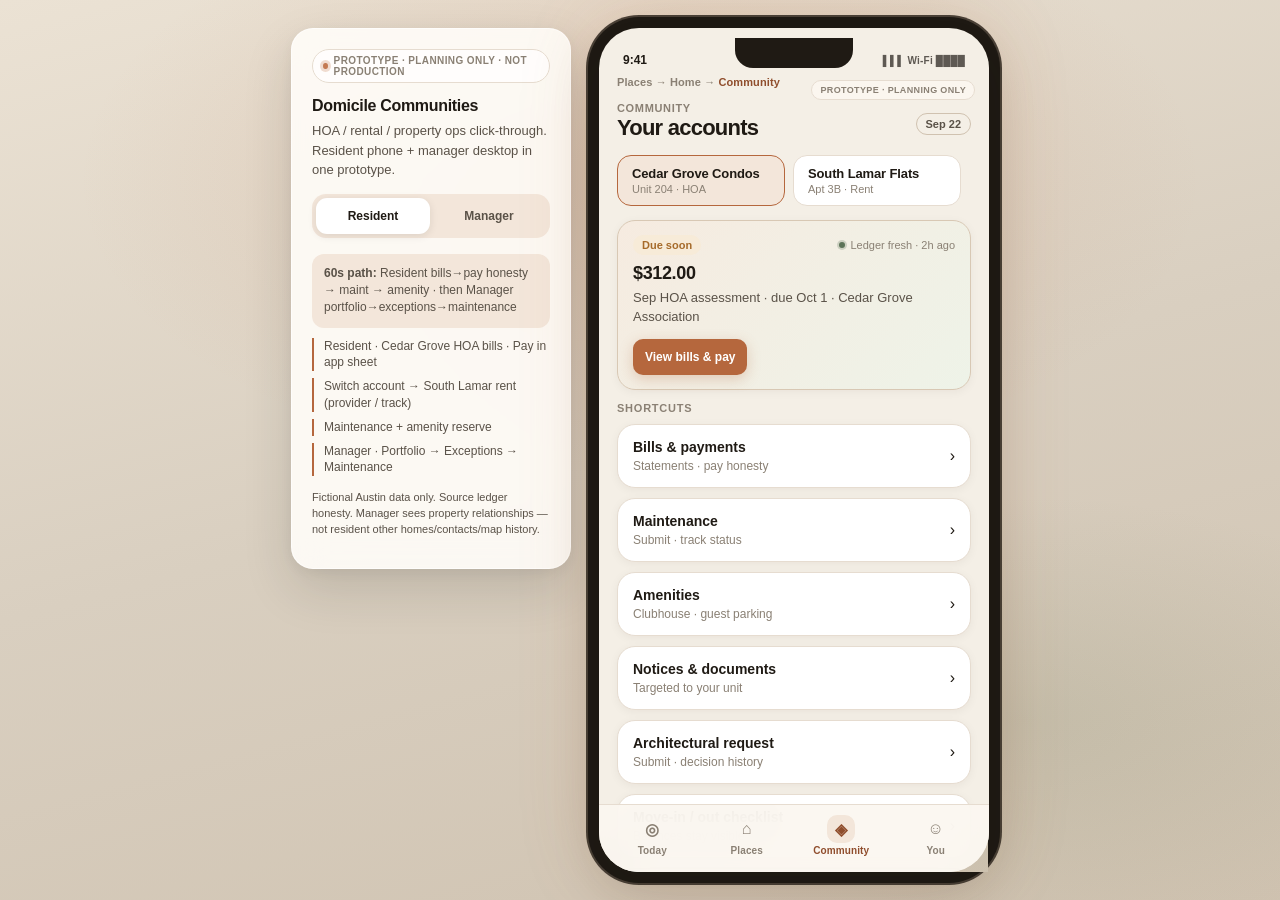
==== communities/index.html @ 0e0785f7 "Add Communities/HOA prototype under /communities Resident bills, maintenance, amenities and manager " ====
<!DOCTYPE html>
<html lang="en">
<head>
<meta charset="UTF-8" />
<meta name="viewport" content="width=device-width, initial-scale=1, maximum-scale=1, user-scalable=no" />
<meta name="description" content="Domicile Communities — HOA / property operations founder prototype (planning only)" />
<title>Domicile · Communities Prototype</title>
<link rel="stylesheet" href="app.css" />
</head>
<body>
<div class="stage">
  <aside class="coach">
    <div class="badge-proto">Prototype · planning only · not production</div>
    <h2>Domicile Communities</h2>
    <p>HOA / rental / property ops click-through. Resident phone + manager desktop in one prototype.</p>
    <div class="role-switch">
      <button type="button" data-role="resident" class="on" onclick="setRole('resident')">Resident</button>
      <button type="button" data-role="manager" onclick="setRole('manager')">Manager</button>
    </div>
    <div class="hint"><strong>60s path:</strong> Resident bills→pay honesty → maint → amenity · then Manager portfolio→exceptions→maintenance</div>
    <div class="path">Resident · Cedar Grove HOA bills · Pay in app sheet</div>
    <div class="path">Switch account → South Lamar rent (provider / track)</div>
    <div class="path">Maintenance + amenity reserve</div>
    <div class="path">Manager · Portfolio → Exceptions → Maintenance</div>
    <p class="muted" style="margin-top:14px;font-size:11px;line-height:1.45">Fictional Austin data only. Source ledger honesty. Manager sees property relationships — not resident other homes/contacts/map history.</p>
  </aside>

  <!-- RESIDENT -->
  <div class="ws ws-resident active" id="ws-resident">
    <div class="phone" id="phone">
      <div class="phone-notch"></div>
      <div class="fab-demo">Prototype · planning only</div>
      <div class="status-bar">
        <span class="time">9:41</span>
        <span class="status-icons">▌▌▌  Wi‑Fi  ████</span>
      </div>
      <div class="app">
        <div class="crumb-bar">Places → Home → <strong>Community</strong></div>
        <div class="screens" id="screens">
          <section class="screen" data-screen="r-places" data-nav="places">
            <div class="pad-lg">
              <h1 class="h1">Places</h1>
              <p class="sub mb-12">Homes you own or occupy.</p>
              <div class="card tap mb-12" onclick="go('r-home-cedar')">
                <div class="row gap-md">
                  <div class="photo sm condo"></div>
                  <div>
                    <div class="strong" style="font-size:15px">Cedar Grove Condos</div>
                    <div class="muted">Unit 204 · East Austin · Owner</div>
                    <div class="chips mt-8"><span class="pill olive">HOA</span><span class="pill warn">Dues due</span></div>
                  </div>
                </div>
              </div>
              <div class="card tap" onclick="go('r-home-lamar')">
                <div class="row gap-md">
                  <div class="photo sm flats"></div>
                  <div>
                    <div class="strong" style="font-size:15px">South Lamar Flats</div>
                    <div class="muted">Apt 3B · South Lamar · Resident</div>
                    <div class="chips mt-8"><span class="pill sky">Rent</span><span class="pill ghost">Track</span></div>
                  </div>
                </div>
              </div>
            </div>
          </section>

          <section class="screen" data-screen="r-home-cedar" data-nav="places">
            <div class="topbar">
              <button class="back" onclick="go('r-places')">‹ Places</button>
              <span class="title">Home</span><span></span>
            </div>
            <div class="pad">
              <div class="photo tall condo mb-12"><span class="photo-label">Cedar Grove · Unit 204</span></div>
              <h1 class="h1" style="font-size:22px">Cedar Grove Condos</h1>
              <p class="sub mb-16">Unit 204 · East Austin · you are owner &amp; resident</p>
              <div style="display:grid;grid-template-columns:1fr 1fr;gap:10px">
                <button class="card tap" style="text-align:left" onclick="go('r-community')"><div class="h3">Community</div><p class="muted mt-4">HOA · bills · amenities</p></button>
                <button class="card tap" style="text-align:left" onclick="go('r-bills')"><div class="h3">Bills</div><p class="muted mt-4">$312 due Oct 1</p></button>
                <button class="card tap" style="text-align:left" onclick="go('r-maint-new')"><div class="h3">Maintenance</div><p class="muted mt-4">Open request</p></button>
                <button class="card tap" style="text-align:left" onclick="go('r-costs')"><div class="h3">Home costs</div><p class="muted mt-4">Dues vs escrow</p></button>
              </div>
            </div>
          </section>

          <section class="screen" data-screen="r-home-lamar" data-nav="places">
            <div class="topbar">
              <button class="back" onclick="go('r-places')">‹ Places</button>
              <span class="title">Home</span><span></span>
            </div>
            <div class="pad">
              <div class="photo tall flats mb-12"><span class="photo-label">South Lamar · Apt 3B</span></div>
              <h1 class="h1" style="font-size:22px">South Lamar Flats</h1>
              <p class="sub mb-16">Apt 3B · rental · you are resident (not owner)</p>
              <button class="btn btn-primary" onclick="switchAccount('lamar');go('r-community')">Open community for this home</button>
            </div>
          </section>
          <section class="screen active" data-screen="r-community" data-nav="community">
            <div class="pad-lg">
              <div class="between mb-4">
                <div>
                  <div class="muted" style="font-size:11px;font-weight:650;letter-spacing:.06em;text-transform:uppercase">Community</div>
                  <h1 class="h1" style="font-size:22px;margin-top:2px">Your accounts</h1>
                </div>
                <span class="pill ghost">Sep 22</span>
              </div>
              <div class="acct-switch">
                <button type="button" class="acct-chip on" data-acct="cedar" onclick="switchAccount('cedar')">
                  <div class="name">Cedar Grove Condos</div>
                  <div class="meta">Unit 204 · HOA</div>
                </button>
                <button type="button" class="acct-chip" data-acct="lamar" onclick="switchAccount('lamar')">
                  <div class="name">South Lamar Flats</div>
                  <div class="meta">Apt 3B · Rent</div>
                </button>
              </div>

              <div data-acct-panel="cedar">
                <div class="card mt-12 mb-12" style="background:linear-gradient(135deg,#f6ebe0,#eef3e8);border-color:#d8c8b4">
                  <div class="between mb-8">
                    <span class="pill warn">Due soon</span>
                    <span class="freshness">Ledger fresh · 2h ago</span>
                  </div>
                  <div class="h2" style="margin:0">$312.00</div>
                  <p class="sub mt-4">Sep HOA assessment · due Oct 1 · Cedar Grove Association</p>
                  <button class="btn btn-primary btn-sm mt-12" style="width:auto" onclick="go('r-bills')">View bills &amp; pay</button>
                </div>
                <div class="section-label" style="margin-top:4px">Shortcuts</div>
                <div class="stack">
                  <div class="card tap" onclick="go('r-bills')"><div class="between"><div><div class="h3" style="margin:0">Bills &amp; payments</div><p class="muted mt-4">Statements · pay honesty</p></div><span>›</span></div></div>
                  <div class="card tap" onclick="go('r-maint-new')"><div class="between"><div><div class="h3" style="margin:0">Maintenance</div><p class="muted mt-4">Submit · track status</p></div><span>›</span></div></div>
                  <div class="card tap" onclick="go('r-amenities')"><div class="between"><div><div class="h3" style="margin:0">Amenities</div><p class="muted mt-4">Clubhouse · guest parking</p></div><span>›</span></div></div>
                  <div class="card tap" onclick="go('r-notices')"><div class="between"><div><div class="h3" style="margin:0">Notices &amp; documents</div><p class="muted mt-4">Targeted to your unit</p></div><span>›</span></div></div>
                  <div class="card tap" onclick="go('r-arch')"><div class="between"><div><div class="h3" style="margin:0">Architectural request</div><p class="muted mt-4">Submit · decision history</p></div><span>›</span></div></div>
                  <div class="card tap" onclick="go('r-move')"><div class="between"><div><div class="h3" style="margin:0">Move-in / out checklist</div><p class="muted mt-4">Balances stay visible</p></div><span>›</span></div></div>
                  <div class="card tap" onclick="go('r-costs')"><div class="between"><div><div class="h3" style="margin:0">Home-cost overview</div><p class="muted mt-4">Dues · escrow-aware</p></div><span>›</span></div></div>
                </div>
              </div>

              <div data-acct-panel="lamar" class="hide">
                <div class="card mt-12 mb-12">
                  <div class="between mb-8">
                    <span class="pill sky">Rent</span>
                    <span class="freshness">Provider sync · 1d ago</span>
                  </div>
                  <div class="h2" style="margin:0">$1,850.00</div>
                  <p class="sub mt-4">October rent · due Oct 1 · paid via AppFolio</p>
                  <div class="banner info mt-12"><span>ℹ</span><span>Domicile tracks &amp; reminds — payment settles in the landlord’s provider, not a Domicile ledger.</span></div>
                  <button class="btn btn-secondary btn-sm mt-12" style="width:auto" onclick="go('r-bills')">View bills &amp; pay options</button>
                </div>
                <div class="section-label" style="margin-top:4px">Shortcuts</div>
                <div class="stack">
                  <div class="card tap" onclick="go('r-bills')"><div class="between"><div><div class="h3" style="margin:0">Bills &amp; payments</div><p class="muted mt-4">Track · remind · provider</p></div><span>›</span></div></div>
                  <div class="card tap" onclick="go('r-maint-new')"><div class="between"><div><div class="h3" style="margin:0">Maintenance</div><p class="muted mt-4">Via property manager</p></div><span>›</span></div></div>
                  <div class="card tap" onclick="go('r-notices')"><div class="between"><div><div class="h3" style="margin:0">Notices</div><p class="muted mt-4">Building announcements</p></div><span>›</span></div></div>
                  <div class="card tap" onclick="go('r-move')"><div class="between"><div><div class="h3" style="margin:0">Move-out checklist</div><p class="muted mt-4">No silent balance close</p></div><span>›</span></div></div>
                </div>
              </div>
            </div>
          </section>
          <section class="screen" data-screen="r-bills" data-nav="community">
            <div class="topbar">
              <button class="back" onclick="go('r-community')">‹ Community</button>
              <span class="title">Bills &amp; payments</span><span></span>
            </div>
            <div class="pad">
              <div class="segment" id="bill-seg">
                <button type="button" class="on" data-seg="due" onclick="segBills('due')">Due soon</button>
                <button type="button" data-seg="sched" onclick="segBills('sched')">Scheduled</button>
                <button type="button" data-seg="hist" onclick="segBills('hist')">History</button>
              </div>

              <div data-bill-panel="due">
                <div data-acct-panel="cedar">
                  <div class="card tap mb-12" onclick="go('r-statement')">
                    <div class="between mb-8">
                      <span class="pill warn">Due Oct 1</span>
                      <span class="freshness">Source HOA · 2h</span>
                    </div>
                    <div class="between">
                      <div>
                        <div class="h3" style="margin:0">Sep assessment</div>
                        <p class="muted mt-4">Cedar Grove Association</p>
                      </div>
                      <div class="strong" style="font-size:18px">$312.00</div>
                    </div>
                  </div>
                  <div class="section-label">How you can pay</div>
                  <div class="pay-mode in-app">
                    <div class="mode-label"><span class="pill ok">Pay in app</span></div>
                    <div class="mode-desc">Domicile can collect for this HOA account. Opens checkout — funds settle to association payee.</div>
                    <button class="btn btn-primary btn-sm" style="width:auto;margin-top:10px" onclick="openPaySheet()">Pay $312.00</button>
                  </div>
                  <div class="pay-mode provider">
                    <div class="mode-label"><span class="pill sky">Pay through provider</span></div>
                    <div class="mode-desc">Also accepted via association portal (CedarPay). Domicile will refresh the source ledger after sync.</div>
                    <button class="btn btn-ghost btn-sm" style="width:auto;margin-top:10px" onclick="toast('Would open CedarPay (prototype)')">Open CedarPay</button>
                  </div>
                </div>
                <div data-acct-panel="lamar" class="hide">
                  <div class="card mb-12">
                    <div class="between mb-8">
                      <span class="pill sky">Due Oct 1</span>
                      <span class="freshness stale">Provider · 1d</span>
                    </div>
                    <div class="between">
                      <div>
                        <div class="h3" style="margin:0">October rent</div>
                        <p class="muted mt-4">South Lamar Property Co.</p>
                      </div>
                      <div class="strong" style="font-size:18px">$1,850.00</div>
                    </div>
                  </div>
                  <div class="section-label">How you can pay</div>
                  <div class="pay-mode provider">
                    <div class="mode-label"><span class="pill sky">Pay through provider</span></div>
                    <div class="mode-desc">Rent settles in AppFolio. Domicile does not invent a competing bank ledger.</div>
                    <button class="btn btn-secondary btn-sm" style="width:auto;margin-top:10px" onclick="toast('Would open AppFolio (prototype)')">Open AppFolio</button>
                  </div>
                  <div class="pay-mode track">
                    <div class="mode-label"><span class="pill ghost">Track and remind</span></div>
                    <div class="mode-desc">No in-app checkout for this account. We’ll nudge you before due and mark settled when the provider confirms.</div>
                    <button class="btn btn-ghost btn-sm" style="width:auto;margin-top:10px" onclick="toast('Reminder set for Sep 28')">Set reminder</button>
                  </div>
                </div>
              </div>

              <div data-bill-panel="sched" class="hide">
                <div class="card">
                  <div class="between mb-8"><span class="pill olive">Autopay</span><span class="muted">1st of month</span></div>
                  <div class="h3" style="margin:0">Cedar Grove assessment</div>
                  <p class="sub mt-8">Next run Oct 1 · $312 · checking ••4821 · Pay in app mandate</p>
                </div>
                <div class="banner info mt-12"><span>ℹ</span><span>Scheduled ≠ settled. Ledger posts only after processor confirms and source HOA syncs.</span></div>
              </div>

              <div data-bill-panel="hist" class="hide">
                <div class="card tap mb-10" onclick="go('r-payment-state')">
                  <div class="between mb-6">
                    <span class="pill warn">Processing</span>
                    <span class="muted">Sep 18</span>
                  </div>
                  <div class="between">
                    <div>
                      <div class="h3" style="margin:0">Special assessment</div>
                      <p class="muted mt-4">Mid-reconcile · not ledger-posted yet</p>
                    </div>
                    <div class="strong">$150.00</div>
                  </div>
                </div>
                <div class="card mb-10">
                  <div class="between mb-6"><span class="pill ok">Settled</span><span class="muted">Aug 1</span></div>
                  <div class="between"><div><div class="h3" style="margin:0">Aug assessment</div><p class="muted mt-4">Posted to source ledger</p></div><div class="strong">$312.00</div></div>
                </div>
                <div class="card">
                  <div class="between mb-6"><span class="pill ok">Settled</span><span class="muted">Jul 1</span></div>
                  <div class="between"><div><div class="h3" style="margin:0">Jul assessment</div><p class="muted mt-4">Posted to source ledger</p></div><div class="strong">$312.00</div></div>
                </div>
              </div>
            </div>
          </section>

          <section class="screen" data-screen="r-statement" data-nav="community">
            <div class="topbar">
              <button class="back" onclick="go('r-bills')">‹ Bills</button>
              <span class="title">Statement</span><span></span>
            </div>
            <div class="pad">
              <div class="between mb-8">
                <h1 class="h1" style="font-size:20px">Sep 2026</h1>
                <span class="freshness">Fresh · 2h ago</span>
              </div>
              <p class="sub mb-12">Itemized from <strong>source HOA ledger</strong> · Cedar Grove Association. Domicile does not invent a competing bank ledger.</p>
              <div class="card mb-12">
                <div class="quote-line"><span>Charge source</span><span>HOA assessment</span></div>
                <div class="quote-line"><span>Period</span><span>Sep 1 – Sep 30</span></div>
                <div class="quote-line"><span>Base dues</span><span>$285.00</span></div>
                <div class="quote-line"><span>Reserve contribution</span><span>$27.00</span></div>
                <div class="quote-line sub"><span>Credit · early-pay (none)</span><span>$0.00</span></div>
                <div class="quote-line"><span>Prior balance</span><span>$0.00</span></div>
                <div class="quote-line total"><span>Amount due</span><span>$312.00</span></div>
                <div class="quote-line sub"><span>Payee</span><span>Cedar Grove Association</span></div>
                <div class="quote-line sub"><span>Due</span><span>Oct 1, 2026</span></div>
              </div>
              <button class="btn btn-primary" onclick="openPaySheet()">Pay in app · $312.00</button>
              <button class="btn btn-ghost mt-8" style="width:100%" onclick="go('r-payment-state')">View recent payment states</button>
            </div>
          </section>

          <section class="screen" data-screen="r-payment-state" data-nav="community">
            <div class="topbar">
              <button class="back" onclick="go('r-bills')">‹ Bills</button>
              <span class="title">Payment status</span><span></span>
            </div>
            <div class="pad">
              <h1 class="h1" style="font-size:20px">Special assessment</h1>
              <p class="sub mb-12">$150.00 · initiated Sep 18 · mid-reconcile</p>
              <div class="pay-states">
                <div class="pay-state done">Initiated<br/>Sep 18</div>
                <div class="pay-state mid">Processing<br/>now</div>
                <div class="pay-state">Settled</div>
                <div class="pay-state">Ledger<br/>posted</div>
              </div>
              <div class="banner warn mb-12"><span>⚠</span><span><strong>Initiated ≠ processing ≠ settled ≠ ledger posted.</strong> Your bank may show a hold while the association source ledger still shows open.</span></div>
              <div class="card mb-12">
                <div class="timeline">
                  <div class="tl-item done"><div class="tl-dot"></div><div class="tl-body"><div class="tl-title">Initiated</div><div class="tl-sub">You authorized ACH · checking ••4821 · Sep 18, 9:14 AM</div></div></div>
                  <div class="tl-item now"><div class="tl-dot"></div><div class="tl-body"><div class="tl-title">Processing</div><div class="tl-sub">Processor accepted · awaiting settlement window (1–3 biz days)</div></div></div>
                  <div class="tl-item"><div class="tl-dot"></div><div class="tl-body"><div class="tl-title">Settled</div><div class="tl-sub">Funds land with payee · Cedar Grove Association</div></div></div>
                  <div class="tl-item"><div class="tl-dot"></div><div class="tl-body"><div class="tl-title">Ledger posted</div><div class="tl-sub">Source HOA ledger marks this charge paid · then Domicile refreshes</div></div></div>
                </div>
              </div>
              <p class="muted">This payment is deliberately shown mid-reconcile for demo honesty.</p>
            </div>
          </section>
          <section class="screen" data-screen="r-maint-new" data-nav="community">
            <div class="topbar">
              <button class="back" onclick="go('r-community')">‹ Community</button>
              <span class="title">New request</span><span></span>
            </div>
            <div class="pad">
              <h1 class="h1" style="font-size:20px">Maintenance</h1>
              <p class="sub mb-12">Cedar Grove · Unit 204</p>
              <div class="field mb-8">
                <label>Category</label>
                <select><option>Plumbing</option><option>HVAC</option><option>Electrical</option><option>Appliance</option><option>Other</option></select>
              </div>
              <div class="field mb-8">
                <label>Describe the issue</label>
                <textarea>Kitchen sink slow drain; water backs up after dishwasher runs.</textarea>
              </div>
              <div class="section-label" style="margin-top:4px">Photos</div>
              <div class="row gap-md mb-12">
                <div class="photo-slot filled" onclick="togglePhoto(this)" title="Placeholder photo"></div>
                <div class="photo-slot" onclick="togglePhoto(this)">＋</div>
                <div class="photo-slot" onclick="togglePhoto(this)">＋</div>
              </div>
              <div class="section-label">Permission to enter</div>
              <div class="banner info mb-8"><span>ℹ</span><span>Separate from permanent address access. This grants entry only for this work order’s appointment window.</span></div>
              <div class="check-row mb-8">
                <input type="checkbox" id="pte" checked />
                <label for="pte">Allow entry if I’m not home during the appointment window</label>
              </div>
              <div class="field-row mb-8">
                <div class="field"><label>Window start</label><input value="Thu Sep 25 · 9:00 AM" /></div>
                <div class="field"><label>Window end</label><input value="Thu Sep 25 · 12:00 PM" /></div>
              </div>
              <div class="field mb-12">
                <label>Entry notes</label>
                <input value="Use lobby code · knock first · dog crated" />
              </div>
              <button class="btn btn-primary" onclick="submitMaint()">Submit request</button>
              <button class="btn btn-ghost mt-8" style="width:100%" onclick="go('r-maint-status')">View open request status</button>
            </div>
          </section>

          <section class="screen" data-screen="r-maint-status" data-nav="community">
            <div class="topbar">
              <button class="back" onclick="go('r-community')">‹ Community</button>
              <span class="title">Request #CG-1842</span><span></span>
            </div>
            <div class="pad">
              <div class="between mb-8"><span class="pill sky">Assigned</span><span class="muted">Updated 40m ago</span></div>
              <h1 class="h1" style="font-size:20px">Kitchen slow drain</h1>
              <p class="sub mb-16">Plumbing · Unit 204</p>
              <div class="card mb-12">
                <div class="timeline">
                  <div class="tl-item done"><div class="tl-dot"></div><div class="tl-body"><div class="tl-title">Submitted</div><div class="tl-sub">Sep 22 · 2:10 PM · with photos</div></div></div>
                  <div class="tl-item done"><div class="tl-dot"></div><div class="tl-body"><div class="tl-title">Triaged</div><div class="tl-sub">Priority normal · plumbing queue</div></div></div>
                  <div class="tl-item now"><div class="tl-dot"></div><div class="tl-body"><div class="tl-title">Assigned</div><div class="tl-sub">Rio Plumbing · Thu 9:00–12:00 window</div></div></div>
                  <div class="tl-item"><div class="tl-dot"></div><div class="tl-body"><div class="tl-title">On site / complete</div><div class="tl-sub">Pending visit</div></div></div>
                </div>
              </div>
              <div class="card">
                <div class="h3">Access for this visit</div>
                <p class="sub mt-8">Permission-to-enter: yes · window only · not permanent address access</p>
              </div>
            </div>
          </section>

          <section class="screen" data-screen="r-amenities" data-nav="community">
            <div class="topbar">
              <button class="back" onclick="go('r-community')">‹ Community</button>
              <span class="title">Amenities</span><span></span>
            </div>
            <div class="pad">
              <div class="photo med club mb-12"><span class="photo-label">Clubhouse</span></div>
              <h1 class="h1" style="font-size:20px">Reserve</h1>
              <p class="sub mb-12">Rules &amp; capacity enforced by association.</p>
              <div class="card mb-12">
                <div class="between mb-8">
                  <div class="h3" style="margin:0">Clubhouse</div>
                  <span class="pill olive">Capacity 40</span>
                </div>
                <p class="sub mb-8">4-hour blocks · residents + 2 guests · no amplified music after 9 PM · $50 clean deposit</p>
                <div class="section-label" style="margin-top:4px">Sat Sep 27</div>
                <div class="amenity-slot"><span>10:00 AM – 2:00 PM</span><button class="btn btn-sm btn-secondary" style="width:auto" onclick="reserveAmenity('Clubhouse Sat 10–2')">Reserve</button></div>
                <div class="amenity-slot taken"><span>2:00 PM – 6:00 PM</span><span class="pill ghost">Full</span></div>
                <div class="amenity-slot"><span>6:00 PM – 10:00 PM</span><button class="btn btn-sm btn-secondary" style="width:auto" onclick="reserveAmenity('Clubhouse Sat 6–10')">Reserve</button></div>
              </div>
              <div class="card mb-12">
                <div class="between mb-8">
                  <div class="h3" style="margin:0">Guest parking · Spot G4</div>
                  <span class="pill olive">1 overnight</span>
                </div>
                <p class="sub mb-8">Max 2 nights / week · plate required · not for residents’ primary cars</p>
                <div class="field mb-8"><label>Guest plate</label><input value="TX 7XK-291" /></div>
                <button class="btn btn-secondary btn-sm" style="width:auto" onclick="reserveAmenity('Guest parking G4')">Reserve overnight</button>
              </div>
              <div class="section-label">Your reservations</div>
              <div class="card">
                <div class="between">
                  <div>
                    <div class="h3" style="margin:0">Clubhouse</div>
                    <p class="muted mt-4">Fri Sep 26 · 6–10 PM · 12 of 40</p>
                  </div>
                  <button class="btn btn-ghost btn-sm" style="width:auto" onclick="cancelAmenity()">Cancel</button>
                </div>
              </div>
            </div>
          </section>
          <section class="screen" data-screen="r-notices" data-nav="community">
            <div class="topbar">
              <button class="back" onclick="go('r-community')">‹ Community</button>
              <span class="title">Notices</span><span></span>
            </div>
            <div class="pad">
              <div class="banner private mb-12"><span>🔒</span><span>Targeted to authorized recipients for your unit — not a mailing-list blast. Your contact isn’t shared with other residents.</span></div>
              <div class="card mb-10">
                <div class="between mb-6"><span class="pill sage">Board</span><span class="muted">Sep 20</span></div>
                <div class="h3">Pool heater maintenance</div>
                <p class="sub mt-8">Pool closed Tue Sep 23 · 8 AM–2 PM. Access fob still works for gym.</p>
              </div>
              <div class="card mb-10">
                <div class="between mb-6"><span class="pill sky">Document</span><span class="muted">Sep 12</span></div>
                <div class="h3">2026 budget packet</div>
                <p class="sub mt-8">PDF · 18 pages · visible to owners of record only</p>
                <button class="btn btn-ghost btn-sm mt-10" style="width:auto" onclick="toast('Would open PDF (prototype)')">Open document</button>
              </div>
              <div class="card">
                <div class="between mb-6"><span class="pill warn">Unit 204</span><span class="muted">Sep 8</span></div>
                <div class="h3">Violation notice · resolved</div>
                <p class="sub mt-8">Balcony storage — cured Sep 10. No fine posted.</p>
              </div>
            </div>
          </section>

          <section class="screen" data-screen="r-arch" data-nav="community">
            <div class="topbar">
              <button class="back" onclick="go('r-community')">‹ Community</button>
              <span class="title">Architectural</span><span></span>
            </div>
            <div class="pad">
              <h1 class="h1" style="font-size:20px">New request</h1>
              <p class="sub mb-12">Exterior / common-area impacting changes need board review.</p>
              <div class="field mb-8"><label>Request type</label>
                <select><option>Balcony screen</option><option>Window replacement</option><option>EV charger</option><option>Other</option></select>
              </div>
              <div class="field mb-8"><label>Description</label>
                <textarea>Install bronze retractable balcony screen per association guidelines, facing courtyard.</textarea>
              </div>
              <div class="row gap-md mb-12">
                <div class="photo-slot" onclick="togglePhoto(this)">＋</div>
                <div class="photo-slot" onclick="togglePhoto(this)">＋</div>
              </div>
              <button class="btn btn-primary" onclick="submitArch()">Submit for review</button>
              <button class="btn btn-ghost mt-8" style="width:100%" onclick="go('r-arch-history')">Decision history</button>
            </div>
          </section>

          <section class="screen" data-screen="r-arch-history" data-nav="community">
            <div class="topbar">
              <button class="back" onclick="go('r-arch')">‹ Request</button>
              <span class="title">Decisions</span><span></span>
            </div>
            <div class="pad">
              <div class="card mb-10">
                <div class="between mb-6"><span class="pill warn">In review</span><span class="muted">Sep 22</span></div>
                <div class="h3">Balcony screen</div>
                <p class="sub mt-8">Submitted today · typical 10–14 day review</p>
              </div>
              <div class="card mb-10">
                <div class="between mb-6"><span class="pill ok">Approved</span><span class="muted">Mar 4</span></div>
                <div class="h3">EV charger · reserved stall</div>
                <p class="sub mt-8">Conditions: Level 2 only · electrician licensed in Travis Co.</p>
              </div>
              <div class="card">
                <div class="between mb-6"><span class="pill danger">Denied</span><span class="muted">Nov 2025</span></div>
                <div class="h3">Rooftop satellite</div>
                <p class="sub mt-8">Conflicts with roof warranty · see policy §4.2</p>
              </div>
            </div>
          </section>

          <section class="screen" data-screen="r-move" data-nav="community">
            <div class="topbar">
              <button class="back" onclick="go('r-community')">‹ Community</button>
              <span class="title">Move checklist</span><span></span>
            </div>
            <div class="pad">
              <h1 class="h1" style="font-size:20px">Move-out · Unit 204</h1>
              <p class="sub mb-12">Checklist does <strong>not</strong> silently close unsettled balances.</p>
              <div class="banner danger mb-12"><span>⛔</span><span>Open balance $312 (Sep dues) blocks final clearance. Paying or transferring responsibility is required.</span></div>
              <div class="checklist-item"><input type="checkbox" checked onchange="toggleCheck(this)" /><div><div class="strong">Forwarding address on file</div><div class="muted">Received Sep 15</div></div></div>
              <div class="checklist-item"><input type="checkbox" checked onchange="toggleCheck(this)" /><div><div class="strong">Fob &amp; parking pass returned</div><div class="muted">Lobby desk · Sep 20</div></div></div>
              <div class="checklist-item"><input type="checkbox" onchange="toggleCheck(this)" /><div><div class="strong">Final walkthrough scheduled</div><div class="muted">Pick a slot with management</div></div></div>
              <div class="checklist-item blocked"><input type="checkbox" onchange="toggleCheck(this)" /><div><div class="strong">Settle open balances</div><div class="muted">$312 dues · cannot check off while open</div></div></div>
              <div class="checklist-item"><input type="checkbox" onchange="toggleCheck(this)" /><div><div class="strong">Access revoked after clearance</div><div class="muted">Only after balances + walkthrough</div></div></div>
              <button class="btn btn-secondary mt-12" onclick="go('r-bills')">Pay open balance</button>
            </div>
          </section>

          <section class="screen" data-screen="r-costs" data-nav="community">
            <div class="topbar">
              <button class="back" onclick="go('r-community')">‹ Community</button>
              <span class="title">Home costs</span><span></span>
            </div>
            <div class="pad">
              <h1 class="h1" style="font-size:20px">Cost overview</h1>
              <p class="sub mb-12">Cedar Grove · Unit 204 · trailing 12 mo</p>
              <div class="card mb-12">
                <div class="quote-line"><span>HOA dues (paid)</span><span>$3,420</span></div>
                <div class="quote-line"><span>Special assessments</span><span>$150</span></div>
                <div class="quote-line"><span>Utilities (unit)</span><span>$1,280</span></div>
                <div class="quote-line total"><span>Tracked here</span><span>$4,850</span></div>
              </div>
              <div class="banner info"><span>ℹ</span><span><strong>Escrow-aware:</strong> Your mortgage escrow already includes property tax &amp; insurance — those are <em>not</em> double-counted in this overview.</span></div>
              <div class="card mt-12">
                <div class="h3">Escrow (mortgage)</div>
                <p class="sub mt-8">Tax + insurance ~$410/mo collected by lender · shown for context only · not a Domicile charge</p>
              </div>
            </div>
          </section>

          <section class="screen" data-screen="r-today" data-nav="today">
            <div class="pad-lg">
              <div class="muted" style="font-size:12px">Tuesday, Sep 22</div>
              <h1 class="h1">Today</h1>
              <p class="sub mb-12">Community actions that need you.</p>
              <div class="card tap mb-10" onclick="go('r-bills')">
                <div class="between"><div><div class="h3" style="margin:0">HOA dues due Oct 1</div><p class="muted mt-4">Cedar Grove · $312</p></div><span class="pill warn">Pay</span></div>
              </div>
              <div class="card tap mb-10" onclick="go('r-maint-status')">
                <div class="between"><div><div class="h3" style="margin:0">Maint · kitchen drain</div><p class="muted mt-4">Assigned · Thu window</p></div><span class="pill sky">Open</span></div>
              </div>
              <div class="card tap" onclick="go('r-amenities')">
                <div class="between"><div><div class="h3" style="margin:0">Clubhouse Fri 6–10 PM</div><p class="muted mt-4">Your reservation</p></div><span class="pill olive">Booked</span></div>
              </div>
            </div>
          </section>

          <section class="screen" data-screen="r-you" data-nav="you">
            <div class="pad-lg">
              <h1 class="h1">You</h1>
              <p class="sub mb-12">Alex Rivera · fictional demo persona</p>
              <div class="card mb-10">
                <div class="h3">Roles at Cedar Grove</div>
                <div class="role-tags mt-8">
                  <span class="pill olive">Owner</span>
                  <span class="pill sage">Resident</span>
                  <span class="pill">Payer</span>
                </div>
                <p class="muted mt-8">Roles are not collapsed — owner ≠ resident ≠ payer when they differ.</p>
              </div>
              <div class="card mb-10">
                <div class="h3">Roles at South Lamar</div>
                <div class="role-tags mt-8">
                  <span class="pill sage">Resident</span>
                  <span class="pill sky">Payer (rent)</span>
                </div>
              </div>
              <button class="btn btn-secondary" onclick="setRole('manager')">Switch to Manager workspace</button>
            </div>
          </section>

        </div>

        <nav class="bottom-nav">
          <button class="nav-item" data-nav="today" onclick="navTo('today')"><span class="ico">◎</span>Today</button>
          <button class="nav-item" data-nav="places" onclick="navTo('places')"><span class="ico">⌂</span>Places</button>
          <button class="nav-item active" data-nav="community" onclick="navTo('community')"><span class="ico">◈</span>Community</button>
          <button class="nav-item" data-nav="you" onclick="navTo('you')"><span class="ico">☺</span>You</button>
        </nav>

        <div class="sheet-overlay" id="pay-overlay" onclick="closePaySheet()"></div>
        <div class="sheet" id="pay-sheet">
          <div class="sheet-handle"></div>
          <h2 class="h2">Pay in app</h2>
          <p class="sub mb-12">Cedar Grove Association · Sep assessment</p>
          <div class="card dense mb-12">
            <div class="quote-line total" style="border:0;margin:0;padding:0"><span>Amount</span><span>$312.00</span></div>
            <div class="quote-line sub"><span>Method</span><span>ACH · checking ••4821</span></div>
            <div class="quote-line sub"><span>Payee</span><span>Cedar Grove Association</span></div>
          </div>
          <div class="banner info mb-12"><span>ℹ</span><span>After you confirm: status becomes <em>initiated</em>, then processing → settled → ledger posted. This is not instant ledger clearance.</span></div>
          <button class="btn btn-primary" onclick="submitPay()">Confirm payment</button>
          <button class="btn btn-ghost mt-8" style="width:100%" onclick="closePaySheet()">Cancel</button>
        </div>
      </div>
    </div>
  </div>
  <div class="ws ws-manager" id="ws-manager">
    <div class="mgr-shell">
      <div class="mgr-proto">Prototype · planning only</div>
      <aside class="mgr-side">
        <div class="mgr-brand">
          <div class="logo">Domicile · Ops</div>
          <div class="sub">Cedar Grove + portfolio<br/>Manager sees property relationships only</div>
        </div>
        <button class="mgr-nav-item on" data-mnav="m-portfolio" onclick="goMgr('m-portfolio')">▦ Portfolio</button>
        <button class="mgr-nav-item" data-mnav="m-residents" onclick="goMgr('m-residents')">☺ Residents &amp; owners</button>
        <button class="mgr-nav-item" data-mnav="m-accounts" onclick="goMgr('m-accounts')">☰ Accounts</button>
        <button class="mgr-nav-item" data-mnav="m-exceptions" onclick="goMgr('m-exceptions')">⚠ Exceptions <span class="badge">3</span></button>
        <button class="mgr-nav-item" data-mnav="m-maintenance" onclick="goMgr('m-maintenance')">🔧 Maintenance</button>
        <button class="mgr-nav-item" data-mnav="m-community" onclick="goMgr('m-community')">◈ Community</button>
        <button class="mgr-nav-item" data-mnav="m-move" onclick="goMgr('m-move')">⇄ Move-in/out</button>
        <button class="mgr-nav-item" data-mnav="m-admin" onclick="goMgr('m-admin')">⚙ Administration</button>
        <div class="mgr-privacy">Privacy chrome: you manage linked properties only — not a resident’s other homes, contacts, or map history.</div>
      </aside>
      <div class="mgr-main">
        <div class="mgr-top">
          <div>
            <div class="title" id="mgr-title">Portfolio</div>
            <div class="meta">Signed in as Jordan Lee · Property Manager</div>
          </div>
          <button class="btn btn-ghost btn-sm" style="width:auto" onclick="setRole('resident')">← Resident view</button>
        </div>
        <div class="mgr-body">

          <div class="mgr-screen active" data-mscreen="m-portfolio">
            <div class="grid-3 mb-16">
              <div class="kpi-card" onclick="goMgr('m-accounts')">
                <div class="kpi-n" style="color:var(--warn)">$48.2k</div>
                <div class="kpi-l">Open balances</div>
                <div class="kpi-s">Across 2 properties · source ledgers</div>
              </div>
              <div class="kpi-card" onclick="goMgr('m-maintenance')">
                <div class="kpi-n" style="color:var(--sky)">14</div>
                <div class="kpi-l">Open work orders</div>
                <div class="kpi-s">3 unassigned · 2 overdue</div>
              </div>
              <div class="kpi-card" onclick="goMgr('m-exceptions')">
                <div class="kpi-n" style="color:var(--danger)">3</div>
                <div class="kpi-l">Exceptions</div>
                <div class="kpi-s">Needs owner + next action</div>
              </div>
            </div>
            <div class="section-label" style="margin-top:0">Properties</div>
            <div class="grid-2">
              <div class="card tap" onclick="goMgr('m-residents')">
                <div class="row gap-md">
                  <div class="photo sm condo"></div>
                  <div>
                    <div class="h3" style="margin:0">Cedar Grove Condos</div>
                    <p class="muted mt-4">84 units · HOA · East Austin</p>
                    <div class="chips mt-8"><span class="pill warn">$12.4k open</span><span class="pill sky">6 WOs</span></div>
                  </div>
                </div>
              </div>
              <div class="card">
                <div class="row gap-md">
                  <div class="photo sm flats"></div>
                  <div>
                    <div class="h3" style="margin:0">South Lamar Flats</div>
                    <p class="muted mt-4">48 units · rental · PM mandate</p>
                    <div class="chips mt-8"><span class="pill ghost">$35.8k open</span><span class="pill sky">8 WOs</span></div>
                  </div>
                </div>
              </div>
            </div>
            <div class="section-label">Attention</div>
            <div class="card dense tap mb-8" onclick="goMgr('m-exceptions')">
              <div class="between"><div><span class="strong">Unmatched payment · Unit 204</span><div class="muted mt-4">$150 ACH · not linked to charge</div></div><span class="pill warn">Exception</span></div>
            </div>
            <div class="card dense tap" onclick="goMgr('m-maintenance')">
              <div class="between"><div><span class="strong">WO #CG-1842 kitchen drain</span><div class="muted mt-4">Assigned Rio · Thu window</div></div><span class="pill sky">Active</span></div>
            </div>
          </div>

          <div class="mgr-screen" data-mscreen="m-residents">
            <div class="between mb-12">
              <div>
                <h2 class="h2" style="margin:0">Cedar Grove Condos</h2>
                <p class="muted mt-4">Roles kept distinct — resident · owner · payer</p>
              </div>
              <span class="pill ghost">84 units</span>
            </div>
            <div class="banner private mb-12"><span>🔒</span><span>Showing people linked to this property only. No cross-portfolio “other homes,” contacts graph, or map history.</span></div>
            <div class="card">
              <div class="list-row">
                <div class="avatar">AR</div>
                <div class="body">
                  <div class="name">Alex Rivera · Unit 204</div>
                  <div class="meta">alex.r@example.demo · fictional</div>
                  <div class="role-tags">
                    <span class="pill olive">Owner</span>
                    <span class="pill sage">Resident</span>
                    <span class="pill">Payer</span>
                  </div>
                </div>
              </div>
              <div class="list-row">
                <div class="avatar">MK</div>
                <div class="body">
                  <div class="name">Maya Kim · Unit 204</div>
                  <div class="meta">Household member · not on title</div>
                  <div class="role-tags">
                    <span class="pill sage">Resident</span>
                    <span class="pill ghost">Not payer</span>
                  </div>
                </div>
              </div>
              <div class="list-row">
                <div class="avatar">JT</div>
                <div class="body">
                  <div class="name">Jordan Torres · Unit 118</div>
                  <div class="meta">Investor owner · lives elsewhere</div>
                  <div class="role-tags">
                    <span class="pill olive">Owner</span>
                    <span class="pill">Payer</span>
                    <span class="pill ghost">Not resident</span>
                  </div>
                </div>
              </div>
              <div class="list-row">
                <div class="avatar">SL</div>
                <div class="body">
                  <div class="name">Sam Lee · Unit 118</div>
                  <div class="meta">Tenant · rent via owner arrangement</div>
                  <div class="role-tags">
                    <span class="pill sage">Resident</span>
                    <span class="pill ghost">Not owner</span>
                    <span class="pill ghost">Not HOA payer</span>
                  </div>
                </div>
              </div>
            </div>
          </div>
          <div class="mgr-screen" data-mscreen="m-accounts">
            <div class="between mb-12">
              <div>
                <h2 class="h2" style="margin:0">Source HOA ledger</h2>
                <p class="muted mt-4">Cedar Grove Association · Domicile mirrors — does not invent a bank ledger</p>
              </div>
              <span class="freshness">Synced 2h ago</span>
            </div>
            <div class="banner info mb-12"><span>ℹ</span><span>Charges below are itemized from the association’s authoritative ledger. Freshness reflects last successful sync.</span></div>
            <div class="table-wrap">
              <table class="data">
                <thead>
                  <tr><th>Unit</th><th>Charge</th><th>Period</th><th>Amount</th><th>Balance</th><th>Status</th></tr>
                </thead>
                <tbody>
                  <tr><td>204</td><td>Assessment<br/><span class="muted">HOA dues</span></td><td>Sep 2026</td><td>$312.00</td><td>$312.00</td><td><span class="pill warn">Open</span></td></tr>
                  <tr><td>204</td><td>Special assess.<br/><span class="muted">Roof reserve</span></td><td>Sep 2026</td><td>$150.00</td><td>$150.00</td><td><span class="pill sky">Payment processing</span></td></tr>
                  <tr><td>118</td><td>Assessment</td><td>Sep 2026</td><td>$312.00</td><td>$0.00</td><td><span class="pill ok">Posted paid</span></td></tr>
                  <tr><td>310</td><td>Late fee</td><td>Aug 2026</td><td>$25.00</td><td>$25.00</td><td><span class="pill danger">Delinquent</span></td></tr>
                  <tr><td>056</td><td>Assessment</td><td>Sep 2026</td><td>$312.00</td><td>$0.00</td><td><span class="pill ok">Posted paid</span></td></tr>
                </tbody>
              </table>
            </div>
            <p class="muted mt-12">Credits &amp; payee on each line live in source system; Domicile displays with provenance.</p>
          </div>

          <div class="mgr-screen" data-mscreen="m-exceptions">
            <h2 class="h2">Exception queue</h2>
            <p class="sub mb-16">Each exception has an owner and a next action — nothing silent.</p>
            <div class="exc-card">
              <div class="between mb-4">
                <span class="pill warn">Unmatched payment</span>
                <span class="muted">Owner · Jordan Lee</span>
              </div>
              <div class="exc-title">$150 ACH · Unit 204</div>
              <div class="exc-meta">Initiated by Alex Rivera Sep 18 · processor settled · source ledger still shows special assessment open. Likely timing gap before ledger post.</div>
              <div class="exc-actions">
                <button class="btn btn-sm btn-primary" style="width:auto" onclick="mgrAction('Matched to special assessment · awaiting ledger post')">Match to charge</button>
                <button class="btn btn-sm btn-ghost" style="width:auto" onclick="mgrAction('Nudged source sync')">Force sync</button>
              </div>
            </div>
            <div class="exc-card sync">
              <div class="between mb-4">
                <span class="pill danger">Sync failure</span>
                <span class="muted">Owner · Ops on-call</span>
              </div>
              <div class="exc-title">CedarPay ledger pull failed</div>
              <div class="exc-meta">Last success 26h ago · auth token expired on provider side. Balances may be stale in resident views.</div>
              <div class="exc-actions">
                <button class="btn btn-sm btn-primary" style="width:auto" onclick="mgrAction('Re-auth flow started (prototype)')">Re-authorize</button>
                <button class="btn btn-sm btn-ghost" style="width:auto" onclick="mgrAction('Posted stale banner to residents')">Notify residents</button>
              </div>
            </div>
            <div class="exc-card unassigned">
              <div class="between mb-4">
                <span class="pill sky">Unassigned request</span>
                <span class="muted">Owner · Front desk</span>
              </div>
              <div class="exc-title">WO #CG-1855 · hallway light B2</div>
              <div class="exc-meta">Submitted by resident Unit 210 · triage complete · no vendor assigned after 18h SLA.</div>
              <div class="exc-actions">
                <button class="btn btn-sm btn-primary" style="width:auto" onclick="goMgr('m-maintenance');mgrAction('Opened maintenance to assign')">Assign vendor</button>
                <button class="btn btn-sm btn-ghost" style="width:auto" onclick="mgrAction('SLA clock paused · waiting parts')">Defer</button>
              </div>
            </div>
          </div>

          <div class="mgr-screen" data-mscreen="m-maintenance">
            <div class="between mb-12">
              <h2 class="h2" style="margin:0">Maintenance queue</h2>
              <div class="segment" style="margin:0;width:280px">
                <button type="button" class="on">All</button>
                <button type="button" onclick="mgrAction('Filter: unassigned')">Unassigned</button>
                <button type="button" onclick="mgrAction('Filter: mine')">Mine</button>
              </div>
            </div>
            <div class="table-wrap">
              <table class="data">
                <thead><tr><th>ID</th><th>Unit / issue</th><th>Stage</th><th>Assignee</th><th>Window</th><th></th></tr></thead>
                <tbody>
                  <tr class="tap" onclick="openMgrModal('modal-wo')">
                    <td>CG-1842</td><td>204 · Kitchen drain<br/><span class="muted">Plumbing</span></td>
                    <td><span class="pill sky">Assigned</span></td>
                    <td>Rio Plumbing</td>
                    <td>Thu 9–12</td>
                    <td><button class="btn btn-sm btn-ghost" style="width:auto" onclick="event.stopPropagation();openMgrModal('modal-wo')">Open</button></td>
                  </tr>
                  <tr>
                    <td>CG-1855</td><td>Common · Hall light B2<br/><span class="muted">Electrical</span></td>
                    <td><span class="pill warn">Triaged</span></td>
                    <td>—</td>
                    <td>—</td>
                    <td><button class="btn btn-sm btn-secondary" style="width:auto" onclick="mgrAction('Assigned BrightSpark Electric')">Assign</button></td>
                  </tr>
                  <tr>
                    <td>CG-1831</td><td>310 · AC not cooling<br/><span class="muted">HVAC</span></td>
                    <td><span class="pill ok">Complete</span></td>
                    <td>CoolAir ATX</td>
                    <td>Done Sep 19</td>
                    <td><button class="btn btn-sm btn-ghost" style="width:auto" onclick="mgrAction('Marked closed')">Close</button></td>
                  </tr>
                  <tr>
                    <td>CG-1820</td><td>056 · Dishwasher leak<br/><span class="muted">Appliance</span></td>
                    <td><span class="pill danger">Overdue</span></td>
                    <td>HomeFix</td>
                    <td>Was Sep 18</td>
                    <td><button class="btn btn-sm btn-ghost" style="width:auto" onclick="mgrAction('Escalated to supervisor')">Escalate</button></td>
                  </tr>
                </tbody>
              </table>
            </div>
            <p class="muted mt-12">Flow: triage → assign → status. Permission-to-enter is per work order, not permanent access.</p>
          </div>
          <div class="mgr-screen" data-mscreen="m-community">
            <div class="grid-2">
              <div>
                <h2 class="h2">Notice composer</h2>
                <p class="sub mb-12">Audience picker · authorized recipients only</p>
                <div class="field mb-8"><label>Subject</label><input value="Pool heater maintenance Tue" /></div>
                <div class="field mb-8"><label>Body</label><textarea>Pool closed Tuesday 8 AM–2 PM for heater service. Gym remains open.</textarea></div>
                <div class="section-label">Audience</div>
                <div>
                  <button type="button" class="audience-chip on" onclick="toggleAudience(this)">All residents · Cedar Grove</button>
                  <button type="button" class="audience-chip" onclick="toggleAudience(this)">Owners of record only</button>
                  <button type="button" class="audience-chip" onclick="toggleAudience(this)">Building B</button>
                  <button type="button" class="audience-chip locked" onclick="toggleAudience(this)">All Domicile users nearby</button>
                </div>
                <div class="banner private mt-12 mb-12"><span>🔒</span><span>Cannot target contacts outside mandate. No mailing-list leak to unrelated residents or other properties.</span></div>
                <button class="btn btn-primary" style="width:auto" onclick="mgrAction('Notice queued to authorized recipients')">Send notice</button>
              </div>
              <div>
                <h2 class="h2">Amenity calendar</h2>
                <p class="sub mb-12">Clubhouse · September</p>
                <div class="card">
                  <div class="cal-mini mb-12">
                    <div class="cal-dow">S</div><div class="cal-dow">M</div><div class="cal-dow">T</div><div class="cal-dow">W</div><div class="cal-dow">T</div><div class="cal-dow">F</div><div class="cal-dow">S</div>
                    <div class="cal-day off">30</div><div class="cal-day off">31</div>
                    <div class="cal-day avail">1</div><div class="cal-day avail">2</div><div class="cal-day booked">3</div><div class="cal-day avail">4</div><div class="cal-day booked">5</div>
                    <div class="cal-day avail">6</div><div class="cal-day avail">7</div><div class="cal-day avail">8</div><div class="cal-day booked">9</div><div class="cal-day avail">10</div><div class="cal-day avail">11</div><div class="cal-day full">12</div>
                    <div class="cal-day avail">13</div><div class="cal-day avail">14</div><div class="cal-day avail">15</div><div class="cal-day avail">16</div><div class="cal-day booked">17</div><div class="cal-day avail">18</div><div class="cal-day avail">19</div>
                    <div class="cal-day avail">20</div><div class="cal-day avail">21</div><div class="cal-day avail">22</div><div class="cal-day avail">23</div><div class="cal-day avail">24</div><div class="cal-day booked">25</div><div class="cal-day booked">26</div>
                    <div class="cal-day avail">27</div><div class="cal-day avail">28</div><div class="cal-day avail">29</div><div class="cal-day avail">30</div><div class="cal-day off">1</div><div class="cal-day off">2</div><div class="cal-day off">3</div>
                  </div>
                  <div class="amenity-slot"><span>Fri 26 · 6–10 · Rivera 204</span><span class="pill olive">12/40</span></div>
                  <div class="amenity-slot taken"><span>Sat 27 · 2–6 · Torres party</span><span class="pill ghost">Full</span></div>
                </div>
              </div>
            </div>
          </div>

          <div class="mgr-screen" data-mscreen="m-move">
            <h2 class="h2">Unit turnover · 204</h2>
            <p class="sub mb-12">Alex Rivera move-out · access change only after clearance</p>
            <div class="banner danger mb-12"><span>⛔</span><span>Unsettled $312 dues — checklist cannot silently close or redirect debt. Clearance blocked until balance resolved.</span></div>
            <div class="grid-2">
              <div class="card">
                <div class="h3 mb-12">Turnover checklist</div>
                <div class="checklist-item"><input type="checkbox" checked /><div><div class="strong">Forwarding address</div></div></div>
                <div class="checklist-item"><input type="checkbox" checked /><div><div class="strong">Keys / fobs logged in</div></div></div>
                <div class="checklist-item"><input type="checkbox" /><div><div class="strong">Walkthrough complete</div></div></div>
                <div class="checklist-item blocked"><input type="checkbox" onchange="toggleCheck(this)" /><div><div class="strong">Balances settled</div><div class="muted">$312 open — blocked</div></div></div>
                <div class="checklist-item"><input type="checkbox" disabled /><div><div class="strong">Access revoked</div><div class="muted">Unlocks after clearance</div></div></div>
              </div>
              <div class="card">
                <div class="h3 mb-12">Access change</div>
                <div class="quote-line"><span>Current fobs</span><span>2 active</span></div>
                <div class="quote-line"><span>Guest codes</span><span>1 expiring Fri</span></div>
                <div class="quote-line"><span>Parking</span><span>Stall 204-A</span></div>
                <button class="btn btn-ghost btn-sm mt-12 disabled" style="width:100%" disabled>Revoke access (blocked)</button>
                <p class="muted mt-8">No silent debt redirect to new resident. Incoming move-in waits on clearance.</p>
                <button class="btn btn-secondary btn-sm mt-12" style="width:auto" onclick="mgrAction('Opened Unit 204 bills for collection')">Pursue balance</button>
              </div>
            </div>
          </div>

          <div class="mgr-screen" data-mscreen="m-admin">
            <h2 class="h2">Administration</h2>
            <p class="sub mb-16">Mandate scope · branding · modules — property relationships only</p>
            <div class="grid-2 mb-12">
              <div class="card">
                <div class="h3">Mandate scope</div>
                <p class="sub mt-8">Jordan Lee · Property Manager</p>
                <div class="chips mt-12">
                  <span class="pill olive">Cedar Grove Condos</span>
                  <span class="pill olive">South Lamar Flats</span>
                </div>
                <p class="muted mt-12">Not in mandate: Holly Grove, East Cesar Chavez personal homes, or any resident’s non-linked places.</p>
              </div>
              <div class="card">
                <div class="h3">Co-brand hint</div>
                <div class="row gap-md mt-12">
                  <div style="width:48px;height:48px;border-radius:12px;background:linear-gradient(135deg,#b5673d,#6a7a55)"></div>
                  <div>
                    <div class="strong">Cedar Grove × Domicile</div>
                    <p class="muted mt-4">Resident app shows association mark beside Domicile wordmark</p>
                  </div>
                </div>
              </div>
            </div>
            <div class="card mb-12">
              <div class="h3 mb-12">Modules enabled</div>
              <div class="quote-line"><span>Bills &amp; source ledger</span><span class="pill ok">On</span></div>
              <div class="quote-line"><span>Pay in app (HOA)</span><span class="pill ok">On</span></div>
              <div class="quote-line"><span>Maintenance</span><span class="pill ok">On</span></div>
              <div class="quote-line"><span>Amenities</span><span class="pill ok">On</span></div>
              <div class="quote-line"><span>Architectural review</span><span class="pill ok">On</span></div>
              <div class="quote-line"><span>Rent collection (Lamar)</span><span class="pill sky">Track only</span></div>
            </div>
            <div class="banner private"><span>🔒</span><span><strong>Manager privacy:</strong> You see people and accounts linked to mandated properties. You do not see a resident’s other homes, personal contacts, or map history.</span></div>
          </div>

        </div>
      </div>

      <div class="mgr-modal-overlay" id="modal-wo" onclick="if(event.target===this)closeMgrModal('modal-wo')">
        <div class="mgr-modal">
          <div class="between mb-12">
            <h2 class="h2" style="margin:0">WO #CG-1842</h2>
            <button class="btn btn-ghost btn-sm" style="width:auto" onclick="closeMgrModal('modal-wo')">Close</button>
          </div>
          <span class="pill sky">Assigned</span>
          <p class="sub mt-12 mb-12">Unit 204 · Kitchen slow drain · Plumbing</p>
          <div class="timeline">
            <div class="tl-item done"><div class="tl-dot"></div><div class="tl-body"><div class="tl-title">Submitted</div><div class="tl-sub">Resident · photos attached</div></div></div>
            <div class="tl-item done"><div class="tl-dot"></div><div class="tl-body"><div class="tl-title">Triaged</div><div class="tl-sub">Normal priority</div></div></div>
            <div class="tl-item now"><div class="tl-dot"></div><div class="tl-body"><div class="tl-title">Assigned · Rio Plumbing</div><div class="tl-sub">Thu 9:00–12:00 · PTE granted for window</div></div></div>
            <div class="tl-item"><div class="tl-dot"></div><div class="tl-body"><div class="tl-title">Complete</div><div class="tl-sub">Pending</div></div></div>
          </div>
          <div class="btn-row mt-16">
            <button class="btn btn-secondary btn-sm" onclick="mgrAction('Status → On site')">Mark on site</button>
            <button class="btn btn-ghost btn-sm" onclick="mgrAction('Reassigned')">Reassign</button>
          </div>
        </div>
      </div>
    </div>
  </div>
</div>

<div class="toast" id="toast"></div>
<script src="app.js"></script>
</body>
</html>
---- communities/app.css ----
/* Domicile Communities — HOA / property ops prototype */
:root {
  --bg: #f4efe6;
  --bg-elev: #fbf7f0;
  --surface: #ffffff;
  --ink: #1f1a14;
  --ink-soft: #5a5248;
  --muted: #8a8074;
  --line: #e6dcd0;
  --line-strong: #d0c2b0;
  --accent: #b5673d;
  --accent-deep: #8f4d2c;
  --accent-soft: #f3e6da;
  --terracotta: #c47a52;
  --olive: #6a7a55;
  --olive-soft: #e8eee3;
  --sage: #5c7358;
  --sage-soft: #e3ede4;
  --warn: #a66b2b;
  --warn-soft: #f7ebd8;
  --danger: #9b4a3c;
  --danger-soft: #f6e5e1;
  --ok: #3d6b4f;
  --ok-soft: #e2efe7;
  --sky: #5a7a8a;
  --sky-soft: #e4eef2;
  --shadow: 0 20px 50px rgba(31,26,20,.14), 0 4px 16px rgba(31,26,20,.06);
  --shadow-card: 0 2px 10px rgba(31,26,20,.05);
  --radius: 18px;
  --radius-sm: 12px;
  --radius-xs: 8px;
  --nav-h: 68px;
  --font: -apple-system, BlinkMacSystemFont, "SF Pro Text", "Segoe UI", Roboto, Helvetica, Arial, sans-serif;
  --ease: cubic-bezier(.22,.61,.36,1);
  --mgr-sidebar: 220px;
}
* { box-sizing: border-box; margin: 0; padding: 0; }
html, body { height: 100%; }
body {
  font-family: var(--font);
  background:
    radial-gradient(ellipse 80% 60% at 50% 20%, rgba(196,122,82,.18), transparent 55%),
    radial-gradient(ellipse 70% 50% at 80% 80%, rgba(106,122,85,.14), transparent 50%),
    linear-gradient(165deg, #ebe2d4 0%, #d9cfc0 50%, #cfc2b0 100%);
  color: var(--ink);
  display: flex; align-items: center; justify-content: center;
  gap: 28px; padding: 24px; min-height: 100vh;
  -webkit-font-smoothing: antialiased;
}
button, input, select, textarea { font: inherit; color: inherit; }
button { cursor: pointer; border: none; background: none; }
a { color: inherit; text-decoration: none; }

/* —— Stage / role chrome —— */
.stage { display: flex; align-items: flex-start; gap: 28px; max-width: 1280px; width: 100%; justify-content: center; }
.coach {
  width: 280px; background: rgba(255,253,249,.9); backdrop-filter: blur(16px);
  border: 1px solid rgba(255,255,255,.65); border-radius: 22px; padding: 20px;
  box-shadow: var(--shadow); flex-shrink: 0; max-height: 860px; overflow-y: auto;
}
@media (max-width: 980px) { .coach { display: none; } }
.coach h2 { font-size: 16px; font-weight: 700; letter-spacing: -.02em; margin-bottom: 6px; }
.coach p { font-size: 13px; color: var(--ink-soft); line-height: 1.5; margin-bottom: 10px; }
.coach .hint {
  font-size: 12px; color: var(--ink-soft); background: var(--accent-soft);
  border-radius: 12px; padding: 11px 12px; line-height: 1.45; margin-bottom: 10px;
}
.coach .path {
  font-size: 12px; border-left: 2.5px solid var(--accent); padding-left: 10px;
  margin: 7px 0; color: var(--ink-soft); line-height: 1.4;
}
.badge-proto {
  display: inline-flex; align-items: center; gap: 6px; font-size: 10px; font-weight: 650;
  letter-spacing: .04em; text-transform: uppercase; color: var(--muted);
  background: rgba(255,255,255,.75); border: 1px solid var(--line);
  border-radius: 999px; padding: 5px 10px; margin-bottom: 14px;
}
.badge-proto::before { content: ""; width: 6px; height: 6px; border-radius: 50%; background: var(--terracotta); box-shadow: 0 0 0 3px rgba(196,122,82,.25); }

.role-switch {
  display: flex; background: var(--accent-soft); border-radius: 14px; padding: 4px; margin: 14px 0 16px; gap: 2px;
}
.role-switch button {
  flex: 1; height: 36px; border-radius: 11px; font-size: 12px; font-weight: 700;
  color: var(--ink-soft); transition: all .18s var(--ease);
}
.role-switch button.on {
  background: var(--surface); color: var(--ink); box-shadow: 0 2px 8px rgba(31,26,20,.1);
}

/* —— Workspace shells —— */
.ws { display: none; }
.ws.active { display: block; }
.ws-resident.active { display: block; }
.ws-manager.active { display: flex; }

/* —— Phone (resident) —— */
.phone {
  width: 390px; height: 844px; background: var(--bg); border-radius: 40px;
  box-shadow: var(--shadow), 0 0 0 11px #1f1a14, 0 0 0 13px #4a4036,
    0 0 80px rgba(181,103,61,.22);
  position: relative; overflow: hidden; flex-shrink: 0;
}
.phone-notch {
  position: absolute; top: 10px; left: 50%; transform: translateX(-50%);
  width: 118px; height: 30px; background: #1f1a14; border-radius: 0 0 18px 18px; z-index: 50;
}
.status-bar {
  height: 48px; padding: 16px 24px 0; display: flex; justify-content: space-between;
  align-items: center; font-size: 12px; font-weight: 650; color: var(--ink); position: relative; z-index: 40;
}
.status-icons { display: flex; gap: 5px; opacity: .7; font-size: 10px; letter-spacing: .02em; }
.fab-demo {
  position: absolute; top: 52px; right: 14px; z-index: 45;
  font-size: 9px; font-weight: 700; letter-spacing: .04em; text-transform: uppercase;
  color: var(--muted); background: rgba(251,247,240,.92); border: 1px solid var(--line);
  border-radius: 999px; padding: 4px 8px; pointer-events: none;
}
.app { height: calc(100% - 48px); display: flex; flex-direction: column; position: relative; }
.crumb-bar {
  font-size: 11px; color: var(--muted); padding: 0 18px 4px; font-weight: 550;
  letter-spacing: .01em;
}
.crumb-bar strong { color: var(--accent-deep); font-weight: 650; }
.screens { flex: 1; overflow: hidden; position: relative; }
.screen {
  position: absolute; inset: 0; overflow-y: auto; overflow-x: hidden;
  padding-bottom: calc(var(--nav-h) + 20px); opacity: 0; transform: translateX(22px);
  pointer-events: none; transition: opacity .3s var(--ease), transform .3s var(--ease);
  background: var(--bg); -webkit-overflow-scrolling: touch;
}
.screen.active { opacity: 1; transform: translateX(0); pointer-events: auto; z-index: 2; }
.screen.exit-left { opacity: 0; transform: translateX(-18px); }
.bottom-nav {
  position: absolute; left: 0; right: 0; bottom: 0; height: var(--nav-h);
  background: rgba(251,247,240,.92); backdrop-filter: blur(20px) saturate(1.2);
  border-top: 1px solid var(--line); display: flex; z-index: 30; padding: 6px 6px 12px;
}
.nav-item {
  flex: 1; display: flex; flex-direction: column; align-items: center; justify-content: center;
  gap: 2px; color: var(--muted); font-size: 10px; font-weight: 600; letter-spacing: .01em;
  border-radius: 14px; min-height: 44px; transition: color .15s;
}
.nav-item .ico {
  width: 28px; height: 28px; display: grid; place-items: center; font-size: 16px;
  border-radius: 10px; transition: background .15s;
}
.nav-item.active { color: var(--accent-deep); }
.nav-item.active .ico { background: var(--accent-soft); }

/* —— Manager desktop shell —— */
.mgr-shell {
  width: min(980px, calc(100vw - 340px)); min-width: 720px; height: 860px;
  background: var(--bg-elev); border-radius: 20px; box-shadow: var(--shadow);
  border: 1px solid rgba(255,255,255,.7); display: flex; overflow: hidden; position: relative;
}
@media (max-width: 1100px) {
  .mgr-shell { min-width: 640px; width: min(900px, calc(100vw - 40px)); }
}
.mgr-side {
  width: var(--mgr-sidebar); background: #2a241c; color: #f5efe6; flex-shrink: 0;
  display: flex; flex-direction: column; padding: 18px 12px;
}
.mgr-brand { padding: 6px 10px 16px; border-bottom: 1px solid rgba(255,255,255,.08); margin-bottom: 12px; }
.mgr-brand .logo { font-size: 15px; font-weight: 750; letter-spacing: -.02em; }
.mgr-brand .sub { font-size: 10px; color: rgba(245,239,230,.55); margin-top: 3px; line-height: 1.35; }
.mgr-nav-item {
  display: flex; align-items: center; gap: 10px; padding: 10px 12px; border-radius: 10px;
  font-size: 13px; font-weight: 550; color: rgba(245,239,230,.7); margin-bottom: 2px;
  transition: background .15s, color .15s; text-align: left; width: 100%;
}
.mgr-nav-item:hover { background: rgba(255,255,255,.06); color: #fff; }
.mgr-nav-item.on { background: rgba(196,122,82,.28); color: #fff; }
.mgr-nav-item .badge {
  margin-left: auto; background: var(--danger); color: #fff; font-size: 10px; font-weight: 700;
  min-width: 18px; height: 18px; border-radius: 9px; display: grid; place-items: center; padding: 0 5px;
}
.mgr-privacy {
  margin-top: auto; padding: 10px; background: rgba(255,255,255,.06); border-radius: 10px;
  font-size: 10px; line-height: 1.4; color: rgba(245,239,230,.55);
}
.mgr-main { flex: 1; display: flex; flex-direction: column; overflow: hidden; background: var(--bg); }
.mgr-top {
  height: 56px; border-bottom: 1px solid var(--line); display: flex; align-items: center;
  justify-content: space-between; padding: 0 22px; background: rgba(251,247,240,.85); backdrop-filter: blur(12px);
  flex-shrink: 0;
}
.mgr-top .title { font-size: 15px; font-weight: 700; }
.mgr-top .meta { font-size: 12px; color: var(--muted); }
.mgr-body { flex: 1; overflow-y: auto; padding: 20px 22px 32px; }
.mgr-screen { display: none; }
.mgr-screen.active { display: block; }
.mgr-proto {
  position: absolute; top: 12px; right: 14px; z-index: 20;
  font-size: 9px; font-weight: 700; letter-spacing: .04em; text-transform: uppercase;
  color: var(--muted); background: rgba(251,247,240,.95); border: 1px solid var(--line);
  border-radius: 999px; padding: 4px 9px; pointer-events: none;
}

/* —— Shared UI —— */
.pad { padding: 8px 18px 0; } .pad-lg { padding: 10px 18px 0; }
.h1 { font-size: 26px; font-weight: 750; letter-spacing: -.035em; line-height: 1.12; margin: 2px 0 6px; }
.h2 { font-size: 18px; font-weight: 700; letter-spacing: -.02em; margin: 0 0 8px; }
.h3 { font-size: 14px; font-weight: 650; margin: 0 0 4px; }
.sub { font-size: 13px; color: var(--ink-soft); line-height: 1.5; }
.muted { color: var(--muted); font-size: 12px; }
.strong { font-weight: 650; }
.row { display: flex; align-items: center; gap: 10px; }
.between { display: flex; align-items: center; justify-content: space-between; gap: 10px; }
.stack { display: flex; flex-direction: column; gap: 10px; }
.gap-sm { gap: 6px; } .gap-md { gap: 12px; }
.mt-4{margin-top:4px}.mt-8{margin-top:8px}.mt-12{margin-top:12px}.mt-16{margin-top:16px}.mt-20{margin-top:20px}
.mb-4{margin-bottom:4px}.mb-8{margin-bottom:8px}.mb-12{margin-bottom:12px}.mb-16{margin-bottom:16px}
.section-label {
  font-size: 11px; font-weight: 700; letter-spacing: .07em; text-transform: uppercase;
  color: var(--muted); margin: 18px 0 10px;
}
.card {
  background: var(--surface); border: 1px solid var(--line); border-radius: var(--radius);
  padding: 14px 15px; box-shadow: var(--shadow-card);
}
.card.tap { transition: transform .14s var(--ease); cursor: pointer; }
.card.tap:active { transform: scale(.978); }
.card.dense { padding: 12px 13px; border-radius: var(--radius-sm); }
.pill {
  display: inline-flex; align-items: center; gap: 5px; font-size: 11px; font-weight: 650;
  padding: 4px 9px; border-radius: 999px; background: var(--accent-soft); color: var(--accent-deep);
  white-space: nowrap;
}
.pill.sage { background: var(--sage-soft); color: var(--sage); }
.pill.olive { background: var(--olive-soft); color: var(--olive); }
.pill.warn { background: var(--warn-soft); color: var(--warn); }
.pill.ok { background: var(--ok-soft); color: var(--ok); }
.pill.danger { background: var(--danger-soft); color: var(--danger); }
.pill.sky { background: var(--sky-soft); color: var(--sky); }
.pill.ghost { background: transparent; border: 1px solid var(--line-strong); color: var(--ink-soft); }
.banner {
  border-radius: var(--radius-sm); padding: 11px 12px; font-size: 12px; line-height: 1.45;
  display: flex; gap: 9px; align-items: flex-start;
}
.banner.private { background: var(--sage-soft); color: #354a38; border: 1px solid #c2d6c5; }
.banner.info { background: var(--sky-soft); color: #3d5560; border: 1px solid #c5d8e0; }
.banner.warn { background: var(--warn-soft); color: #7a5220; border: 1px solid #e8d2ad; }
.banner.lock { background: var(--warn-soft); color: #7a5220; border: 1px solid #e8d2ad; }
.banner.danger { background: var(--danger-soft); color: #6e342c; border: 1px solid #e8c4bc; }
.btn {
  display: inline-flex; align-items: center; justify-content: center; gap: 8px;
  height: 48px; padding: 0 18px; border-radius: 14px; font-size: 14px; font-weight: 650;
  transition: transform .12s, background .15s, opacity .15s; min-height: 44px;
}
.btn:active { transform: scale(.98); }
.btn-primary { background: var(--accent); color: #fff; width: 100%; box-shadow: 0 4px 14px rgba(181,103,61,.28); }
.btn-primary:hover { background: var(--accent-deep); }
.btn-secondary { background: var(--accent-soft); color: var(--accent-deep); width: 100%; }
.btn-ghost { background: transparent; border: 1px solid var(--line-strong); color: var(--ink); }
.btn-sm { height: 36px; padding: 0 12px; font-size: 12px; border-radius: 10px; min-height: 36px; }
.btn:disabled, .btn.disabled { opacity: .45; pointer-events: none; }
.btn-row { display: flex; gap: 8px; } .btn-row .btn { flex: 1; }
.field { background: var(--surface); border: 1px solid var(--line); border-radius: 14px; padding: 11px 13px; }
.field label {
  display: block; font-size: 10px; font-weight: 700; color: var(--muted);
  margin-bottom: 4px; text-transform: uppercase; letter-spacing: .05em;
}
.field input, .field select, .field textarea {
  width: 100%; border: none; outline: none; background: transparent;
  font-size: 15px; font-weight: 500;
}
.field textarea { resize: vertical; min-height: 72px; line-height: 1.4; }
.field-row { display: grid; grid-template-columns: 1fr 1fr; gap: 8px; }
.check-row {
  display: flex; align-items: flex-start; gap: 10px; padding: 10px 12px;
  background: var(--surface); border: 1px solid var(--line); border-radius: 12px; font-size: 13px; line-height: 1.4;
}
.check-row input { margin-top: 2px; accent-color: var(--accent); width: 16px; height: 16px; flex-shrink: 0; }
.back {
  display: inline-flex; align-items: center; gap: 2px; font-size: 14px; font-weight: 600;
  color: var(--accent-deep); margin-bottom: 4px; padding: 6px 0; min-height: 44px;
}
.topbar { display: flex; align-items: center; justify-content: space-between; padding: 0 14px 0 10px; min-height: 40px; }
.topbar .title { font-size: 15px; font-weight: 700; }
.quote-line { display: flex; justify-content: space-between; font-size: 13px; padding: 6px 0; color: var(--ink-soft); gap: 12px; }
.quote-line span:last-child { text-align: right; color: var(--ink); font-weight: 550; }
.quote-line.total { font-size: 15px; font-weight: 750; color: var(--ink); border-top: 1px solid var(--line); margin-top: 6px; padding-top: 10px; }
.quote-line.sub { font-size: 12px; color: var(--muted); }
.quote-line.sub span:last-child { font-weight: 450; color: var(--muted); }

.photo {
  border-radius: var(--radius); overflow: hidden; position: relative;
  background: linear-gradient(135deg, #c4a882 0%, #8b6b4a 40%, #5c7a6a 100%);
}
.photo.tall { height: 160px; } .photo.med { height: 110px; }
.photo.sm { height: 56px; width: 56px; flex-shrink: 0; border-radius: 12px; }
.photo.condo { background: linear-gradient(145deg, #d4c4ae 0%, #8a7060 42%, #5a6e7a 100%); }
.photo.flats { background: linear-gradient(150deg, #c9b8a4 0%, #7a8a70 48%, #4a6270 100%); }
.photo.club { background: linear-gradient(140deg, #e0c9a8 0%, #9a7350 40%, #6b8a72 100%); }
.photo::after {
  content: ""; position: absolute; inset: 0;
  background: radial-gradient(circle at 70% 30%, rgba(255,255,255,.22), transparent 45%);
  pointer-events: none;
}
.photo-label {
  position: absolute; bottom: 10px; left: 10px; background: rgba(31,26,20,.58); color: #fff;
  font-size: 11px; font-weight: 600; padding: 5px 9px; border-radius: 8px; backdrop-filter: blur(6px); z-index: 1;
}

.timeline { display: flex; flex-direction: column; gap: 0; padding-left: 4px; }
.tl-item { display: flex; gap: 12px; padding-bottom: 14px; position: relative; }
.tl-item::before { content: ""; position: absolute; left: 7px; top: 16px; bottom: 0; width: 2px; background: var(--line); }
.tl-item:last-child::before { display: none; }
.tl-dot { width: 16px; height: 16px; border-radius: 50%; background: var(--line-strong); flex-shrink: 0; margin-top: 2px; z-index: 1; }
.tl-item.done .tl-dot { background: var(--sage); }
.tl-item.now .tl-dot { background: var(--accent); box-shadow: 0 0 0 4px rgba(181,103,61,.22); }
.tl-item.warn .tl-dot { background: var(--warn); }
.tl-body .tl-title { font-size: 13px; font-weight: 650; }
.tl-body .tl-sub { font-size: 12px; color: var(--muted); margin-top: 2px; line-height: 1.35; }

.acct-switch {
  display: flex; gap: 8px; overflow-x: auto; padding-bottom: 2px; margin: 8px 0 4px;
  -webkit-overflow-scrolling: touch;
}
.acct-chip {
  flex-shrink: 0; padding: 10px 14px; border-radius: 14px; border: 1.5px solid var(--line);
  background: var(--surface); text-align: left; min-width: 168px; transition: all .15s;
}
.acct-chip.on { border-color: var(--accent); background: var(--accent-soft); }
.acct-chip .name { font-size: 13px; font-weight: 700; letter-spacing: -.01em; }
.acct-chip .meta { font-size: 11px; color: var(--muted); margin-top: 2px; }
.pay-mode {
  border: 1.5px solid var(--line); border-radius: 14px; padding: 12px 13px; margin-bottom: 8px;
  background: var(--surface);
}
.pay-mode .mode-label { font-size: 12px; font-weight: 700; margin-bottom: 4px; }
.pay-mode .mode-desc { font-size: 12px; color: var(--ink-soft); line-height: 1.4; }
.pay-mode.in-app { border-color: #c9b090; background: linear-gradient(135deg, #fbf6f0, #f3ebe0); }
.pay-mode.provider { border-color: #c5d0c0; }
.pay-mode.track { border-style: dashed; }

.stat-row { display: grid; grid-template-columns: 1fr 1fr 1fr; gap: 8px; }
.stat-row.four { grid-template-columns: 1fr 1fr 1fr 1fr; }
.stat {
  background: var(--surface); border: 1px solid var(--line); border-radius: 14px;
  padding: 12px 10px; text-align: center; box-shadow: var(--shadow-card);
}
.stat .n { font-size: 18px; font-weight: 750; letter-spacing: -.02em; }
.stat .l { font-size: 10px; color: var(--muted); margin-top: 2px; font-weight: 600; line-height: 1.25; }
.stat.tap { cursor: pointer; transition: transform .12s; }
.stat.tap:active { transform: scale(.97); }

.table-wrap { overflow-x: auto; border: 1px solid var(--line); border-radius: var(--radius-sm); background: var(--surface); }
table.data { width: 100%; border-collapse: collapse; font-size: 12px; }
table.data th {
  text-align: left; padding: 10px 12px; font-size: 10px; font-weight: 700; letter-spacing: .05em;
  text-transform: uppercase; color: var(--muted); background: var(--bg-elev); border-bottom: 1px solid var(--line);
}
table.data td { padding: 10px 12px; border-bottom: 1px solid var(--line); vertical-align: top; line-height: 1.35; }
table.data tr:last-child td { border-bottom: none; }
table.data tr.tap:hover { background: var(--accent-soft); cursor: pointer; }
.grid-2 { display: grid; grid-template-columns: 1fr 1fr; gap: 12px; }
.grid-3 { display: grid; grid-template-columns: 1fr 1fr 1fr; gap: 12px; }
@media (max-width: 800px) { .grid-3 { grid-template-columns: 1fr 1fr; } }

.list-row {
  display: flex; align-items: flex-start; gap: 12px; padding: 12px 0;
  border-bottom: 1px solid var(--line); cursor: pointer;
}
.list-row:last-child { border-bottom: none; }
.list-row .avatar {
  width: 40px; height: 40px; border-radius: 12px; background: var(--accent-soft);
  display: grid; place-items: center; font-size: 14px; font-weight: 700; color: var(--accent-deep); flex-shrink: 0;
}
.list-row .body { flex: 1; min-width: 0; }
.list-row .name { font-size: 14px; font-weight: 650; }
.list-row .meta { font-size: 12px; color: var(--muted); margin-top: 2px; }
.role-tags { display: flex; flex-wrap: wrap; gap: 4px; margin-top: 6px; }

.sheet-overlay {
  position: absolute; inset: 0; background: rgba(31,26,20,.45); z-index: 60;
  opacity: 0; pointer-events: none; transition: opacity .25s; border-radius: 40px;
}
.sheet-overlay.open { opacity: 1; pointer-events: auto; }
.sheet {
  position: absolute; left: 0; right: 0; bottom: 0; z-index: 70;
  background: var(--bg-elev); border-radius: 22px 22px 0 0; padding: 12px 18px 28px;
  transform: translateY(110%); transition: transform .32s var(--ease);
  max-height: 78%; overflow-y: auto; box-shadow: 0 -8px 40px rgba(31,26,20,.2);
}
.sheet.open { transform: translateY(0); }
.sheet-handle { width: 36px; height: 4px; background: var(--line-strong); border-radius: 2px; margin: 4px auto 14px; }
.mgr-modal-overlay {
  position: absolute; inset: 0; background: rgba(31,26,20,.4); z-index: 40;
  display: none; align-items: center; justify-content: center; padding: 24px;
}
.mgr-modal-overlay.open { display: flex; }
.mgr-modal {
  background: var(--bg-elev); border-radius: 18px; padding: 22px; max-width: 480px; width: 100%;
  box-shadow: var(--shadow); max-height: 80%; overflow-y: auto;
}

.toast {
  position: fixed; bottom: 28px; left: 50%; transform: translateX(-50%) translateY(20px);
  background: var(--ink); color: #f5efe6; font-size: 13px; font-weight: 550;
  padding: 12px 18px; border-radius: 12px; z-index: 200; opacity: 0;
  transition: opacity .25s, transform .25s; pointer-events: none; max-width: 90%; text-align: center;
  box-shadow: var(--shadow);
}
.toast.show { opacity: 1; transform: translateX(-50%) translateY(0); }

.cal-mini { display: grid; grid-template-columns: repeat(7, 1fr); gap: 4px; text-align: center; }
.cal-dow { font-size: 10px; font-weight: 700; color: var(--muted); padding: 4px 0; }
.cal-day {
  aspect-ratio: 1; border-radius: 9px; font-size: 11px; font-weight: 550;
  display: grid; place-items: center; background: var(--surface); border: 1px solid transparent;
}
.cal-day.off { color: var(--line-strong); background: transparent; }
.cal-day.booked { background: var(--accent-soft); color: var(--accent-deep); border-color: #ddc9b0; }
.cal-day.avail { border-color: var(--line); cursor: pointer; }
.cal-day.avail:hover, .cal-day.sel { border-color: var(--accent); background: var(--accent-soft); }
.cal-day.full { background: var(--danger-soft); color: var(--danger); text-decoration: line-through; }

.checklist-item {
  display: flex; align-items: flex-start; gap: 10px; padding: 11px 12px;
  background: var(--surface); border: 1px solid var(--line); border-radius: 12px; margin-bottom: 8px;
}
.checklist-item input { margin-top: 2px; accent-color: var(--accent); width: 16px; height: 16px; }
.checklist-item.blocked { border-color: #e8c4bc; background: var(--danger-soft); }
.photo-slot {
  width: 72px; height: 72px; border-radius: 12px; border: 1.5px dashed var(--line-strong);
  background: var(--bg-elev); display: grid; place-items: center; font-size: 22px; color: var(--muted);
  cursor: pointer; transition: border-color .15s;
}
.photo-slot:hover { border-color: var(--accent); }
.photo-slot.filled {
  border-style: solid; background: linear-gradient(145deg, #d4c4ae, #8a7060 60%, #5a6e7a);
  color: transparent; position: relative; overflow: hidden;
}
.photo-slot.filled::after {
  content: "✓"; position: absolute; inset: 0; display: grid; place-items: center;
  color: #fff; font-size: 18px; background: rgba(31,26,20,.35);
}
.freshness {
  display: inline-flex; align-items: center; gap: 5px; font-size: 11px; color: var(--muted);
}
.freshness::before {
  content: ""; width: 6px; height: 6px; border-radius: 50%; background: var(--sage);
  box-shadow: 0 0 0 2px rgba(92,115,88,.25);
}
.freshness.stale::before { background: var(--warn); box-shadow: 0 0 0 2px rgba(166,107,43,.25); }
.segment {
  display: flex; background: var(--accent-soft); border-radius: 12px; padding: 3px; margin: 8px 0 12px;
}
.segment button {
  flex: 1; height: 32px; border-radius: 10px; font-size: 12px; font-weight: 650; color: var(--ink-soft);
}
.segment button.on { background: var(--surface); color: var(--ink); box-shadow: 0 1px 4px rgba(31,26,20,.08); }
.hide { display: none !important; }
.kpi-card {
  background: var(--surface); border: 1px solid var(--line); border-radius: var(--radius);
  padding: 16px; box-shadow: var(--shadow-card); cursor: pointer; transition: transform .12s;
}
.kpi-card:active { transform: scale(.985); }
.kpi-card .kpi-n { font-size: 28px; font-weight: 750; letter-spacing: -.03em; }
.kpi-card .kpi-l { font-size: 12px; color: var(--muted); margin-top: 4px; font-weight: 600; }
.kpi-card .kpi-s { font-size: 11px; color: var(--ink-soft); margin-top: 8px; line-height: 1.35; }
.exc-card {
  border-left: 3px solid var(--warn); background: var(--surface); border-radius: 0 var(--radius-sm) var(--radius-sm) 0;
  padding: 14px 16px; border: 1px solid var(--line); border-left-width: 3px; margin-bottom: 10px;
  box-shadow: var(--shadow-card);
}
.exc-card.sync { border-left-color: var(--danger); }
.exc-card.unassigned { border-left-color: var(--sky); }
.exc-card .exc-title { font-size: 14px; font-weight: 700; margin-bottom: 4px; }
.exc-card .exc-meta { font-size: 12px; color: var(--ink-soft); line-height: 1.4; }
.exc-actions { display: flex; gap: 8px; margin-top: 10px; flex-wrap: wrap; }

.amenity-slot {
  display: flex; justify-content: space-between; align-items: center;
  padding: 10px 12px; border: 1px solid var(--line); border-radius: 12px;
  background: var(--surface); margin-bottom: 6px; font-size: 13px;
}
.amenity-slot.taken { opacity: .55; background: var(--bg-elev); }
.audience-chip {
  display: inline-flex; align-items: center; gap: 6px; padding: 8px 12px;
  border: 1.5px solid var(--line); border-radius: 999px; font-size: 12px; font-weight: 600;
  background: var(--surface); cursor: pointer; margin: 0 6px 6px 0;
}
.audience-chip.on { border-color: var(--accent); background: var(--accent-soft); color: var(--accent-deep); }
.audience-chip.locked { opacity: .5; cursor: not-allowed; border-style: dashed; }

.pay-states {
  display: grid; grid-template-columns: repeat(4, 1fr); gap: 6px; margin: 12px 0;
}
.pay-state {
  text-align: center; padding: 8px 4px; border-radius: 10px; background: var(--bg-elev);
  border: 1px solid var(--line); font-size: 10px; font-weight: 650; color: var(--muted); line-height: 1.25;
}
.pay-state.on { background: var(--ok-soft); border-color: #b8d4c0; color: var(--ok); }
.pay-state.mid { background: var(--warn-soft); border-color: #e8d2ad; color: var(--warn); }
.pay-state.done { background: var(--sage-soft); border-color: #c2d6c5; color: var(--sage); }

@media (max-width: 720px) {
  body { padding: 0; align-items: stretch; }
  .stage { gap: 0; }
  .phone { width: 100%; height: 100vh; border-radius: 0; box-shadow: none; }
  .mgr-shell { width: 100%; min-width: 0; height: 100vh; border-radius: 0; }
  .sheet-overlay { border-radius: 0; }
}

.chips { display: flex; flex-wrap: wrap; gap: 6px; }
.chip {
  font-size: 12px; padding: 6px 10px; background: var(--bg-elev);
  border: 1px solid var(--line); border-radius: 9px; color: var(--ink-soft);
}
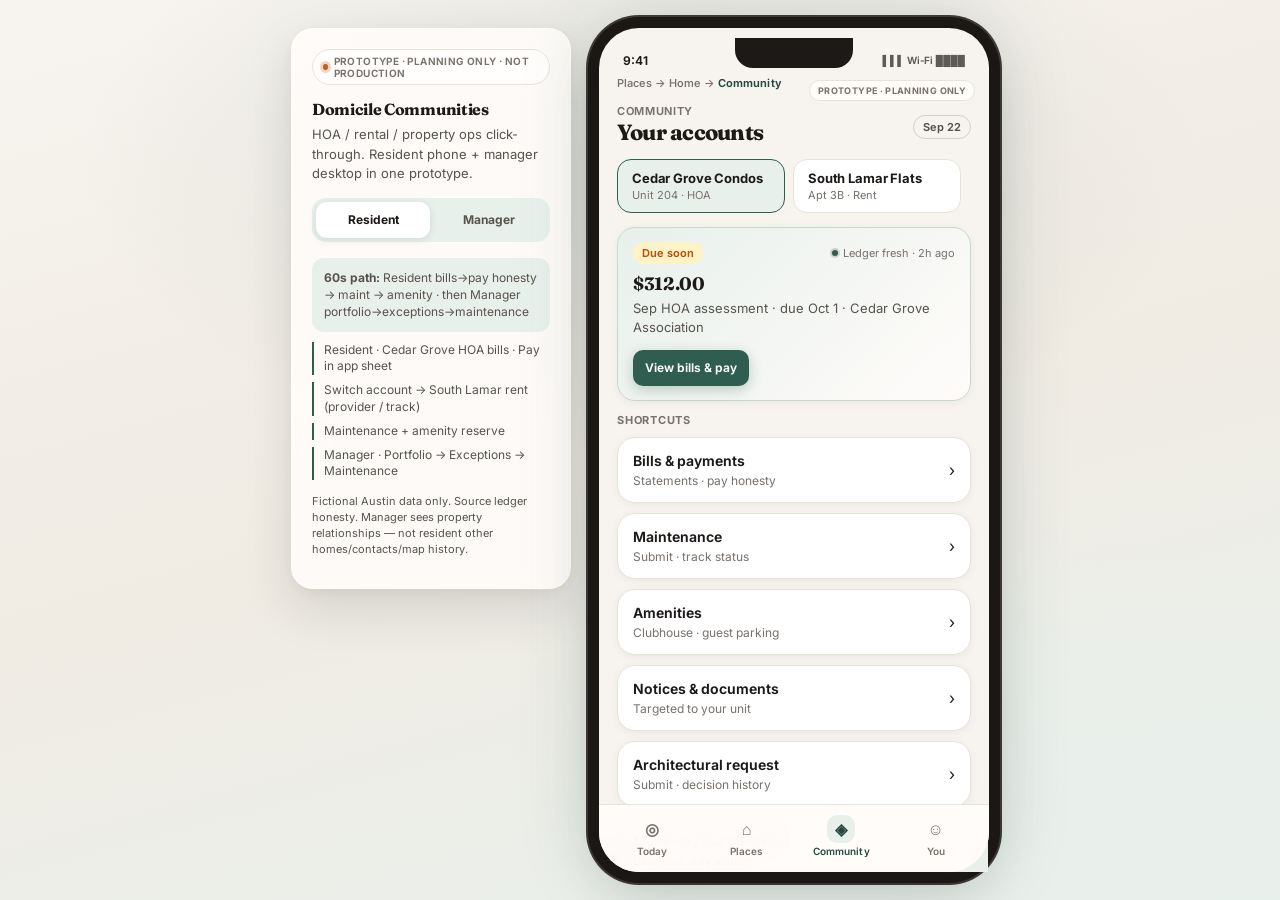
==== commit 39ceb483: "Apply Hearth & Haven visual system (sage primary, bone canvas) Rewire CSS tokens and Google Fonts (F" ====
--- a/communities/index.html
+++ b/communities/index.html
@@ -5,6 +5,9 @@
 <meta name="viewport" content="width=device-width, initial-scale=1, maximum-scale=1, user-scalable=no" />
 <meta name="description" content="Domicile Communities — HOA / property operations founder prototype (planning only)" />
 <title>Domicile · Communities Prototype</title>
+<link rel="preconnect" href="https://fonts.googleapis.com" />
+<link rel="preconnect" href="https://fonts.gstatic.com" crossorigin />
+<link href="https://fonts.googleapis.com/css2?family=Fraunces:opsz,wght@9..144,500;9..144,600;9..144,700&family=Inter:wght@400;500;600;700&display=swap" rel="stylesheet" />
 <link rel="stylesheet" href="app.css" />
 </head>
 <body>
@@ -115,7 +118,7 @@
               </div>
 
               <div data-acct-panel="cedar">
-                <div class="card mt-12 mb-12" style="background:linear-gradient(135deg,#f6ebe0,#eef3e8);border-color:#d8c8b4">
+                <div class="card mt-12 mb-12" style="background:linear-gradient(135deg,#E8F0EC,#FFFCFA);border-color:#C5D9CE">
                   <div class="between mb-8">
                     <span class="pill warn">Due soon</span>
                     <span class="freshness">Ledger fresh · 2h ago</span>
@@ -926,7 +929,7 @@
               <div class="card">
                 <div class="h3">Co-brand hint</div>
                 <div class="row gap-md mt-12">
-                  <div style="width:48px;height:48px;border-radius:12px;background:linear-gradient(135deg,#b5673d,#6a7a55)"></div>
+                  <div style="width:48px;height:48px;border-radius:12px;background:linear-gradient(135deg,#2F5D50,#6a7a55)"></div>
                   <div>
                     <div class="strong">Cedar Grove × Domicile</div>
                     <p class="muted mt-4">Resident app shows association mark beside Domicile wordmark</p>
--- a/communities/app.css
+++ b/communities/app.css
@@ -1,36 +1,37 @@
 /* Domicile Communities — HOA / property ops prototype */
 :root {
-  --bg: #f4efe6;
-  --bg-elev: #fbf7f0;
+  --bg: #F7F4EF;
+  --bg-elev: #FFFCFA;
   --surface: #ffffff;
-  --ink: #1f1a14;
-  --ink-soft: #5a5248;
-  --muted: #8a8074;
-  --line: #e6dcd0;
-  --line-strong: #d0c2b0;
-  --accent: #b5673d;
-  --accent-deep: #8f4d2c;
-  --accent-soft: #f3e6da;
-  --terracotta: #c47a52;
+  --ink: #1C1917;
+  --ink-soft: #57534E;
+  --muted: #78716C;
+  --line: #E7E2DA;
+  --line-strong: #D6CFC4;
+  --accent: #2F5D50;
+  --accent-deep: #244A40;
+  --accent-soft: #E8F0EC;
+  --terracotta: #C45C26;
   --olive: #6a7a55;
   --olive-soft: #e8eee3;
-  --sage: #5c7358;
-  --sage-soft: #e3ede4;
-  --warn: #a66b2b;
-  --warn-soft: #f7ebd8;
-  --danger: #9b4a3c;
-  --danger-soft: #f6e5e1;
-  --ok: #3d6b4f;
-  --ok-soft: #e2efe7;
+  --sage: #2F5D50;
+  --sage-soft: #E8F0EC;
+  --warn: #B45309;
+  --warn-soft: #FEF3C7;
+  --danger: #B91C1C;
+  --danger-soft: #FEE2E2;
+  --ok: #2F6F4E;
+  --ok-soft: #E2EFE7;
   --sky: #5a7a8a;
   --sky-soft: #e4eef2;
-  --shadow: 0 20px 50px rgba(31,26,20,.14), 0 4px 16px rgba(31,26,20,.06);
-  --shadow-card: 0 2px 10px rgba(31,26,20,.05);
+  --shadow: 0 20px 50px rgba(28,25,23,.12), 0 4px 16px rgba(28,25,23,.05);
+  --shadow-card: 0 2px 10px rgba(28,25,23,.05);
   --radius: 18px;
   --radius-sm: 12px;
   --radius-xs: 8px;
   --nav-h: 68px;
-  --font: -apple-system, BlinkMacSystemFont, "SF Pro Text", "Segoe UI", Roboto, Helvetica, Arial, sans-serif;
+  --font: "Inter", -apple-system, BlinkMacSystemFont, "SF Pro Text", "Segoe UI", Roboto, Helvetica, Arial, sans-serif;
+  --font-display: "Fraunces", Georgia, "Times New Roman", serif;
   --ease: cubic-bezier(.22,.61,.36,1);
   --mgr-sidebar: 220px;
 }
@@ -39,9 +40,9 @@
 body {
   font-family: var(--font);
   background:
-    radial-gradient(ellipse 80% 60% at 50% 20%, rgba(196,122,82,.18), transparent 55%),
-    radial-gradient(ellipse 70% 50% at 80% 80%, rgba(106,122,85,.14), transparent 50%),
-    linear-gradient(165deg, #ebe2d4 0%, #d9cfc0 50%, #cfc2b0 100%);
+    radial-gradient(ellipse 80% 60% at 50% 18%, rgba(47,93,80,.10), transparent 55%),
+    radial-gradient(ellipse 70% 50% at 85% 85%, rgba(232,240,236,.55), transparent 50%),
+    linear-gradient(165deg, #F7F4EF 0%, #F0EBE3 50%, #E8F0EC 100%);
   color: var(--ink);
   display: flex; align-items: center; justify-content: center;
   gap: 28px; padding: 24px; min-height: 100vh;
@@ -54,7 +55,7 @@
 /* —— Stage / role chrome —— */
 .stage { display: flex; align-items: flex-start; gap: 28px; max-width: 1280px; width: 100%; justify-content: center; }
 .coach {
-  width: 280px; background: rgba(255,253,249,.9); backdrop-filter: blur(16px);
+  width: 280px; background: rgba(255,252,250,.9); backdrop-filter: blur(16px);
   border: 1px solid rgba(255,255,255,.65); border-radius: 22px; padding: 20px;
   box-shadow: var(--shadow); flex-shrink: 0; max-height: 860px; overflow-y: auto;
 }
@@ -75,7 +76,7 @@
   background: rgba(255,255,255,.75); border: 1px solid var(--line);
   border-radius: 999px; padding: 5px 10px; margin-bottom: 14px;
 }
-.badge-proto::before { content: ""; width: 6px; height: 6px; border-radius: 50%; background: var(--terracotta); box-shadow: 0 0 0 3px rgba(196,122,82,.25); }
+.badge-proto::before { content: ""; width: 6px; height: 6px; border-radius: 50%; background: var(--terracotta); box-shadow: 0 0 0 3px rgba(196,92,38,.25); }
 
 .role-switch {
   display: flex; background: var(--accent-soft); border-radius: 14px; padding: 4px; margin: 14px 0 16px; gap: 2px;
@@ -85,7 +86,7 @@
   color: var(--ink-soft); transition: all .18s var(--ease);
 }
 .role-switch button.on {
-  background: var(--surface); color: var(--ink); box-shadow: 0 2px 8px rgba(31,26,20,.1);
+  background: var(--surface); color: var(--ink); box-shadow: 0 2px 8px rgba(28,25,23,.1);
 }
 
 /* —— Workspace shells —— */
@@ -97,13 +98,13 @@
 /* —— Phone (resident) —— */
 .phone {
   width: 390px; height: 844px; background: var(--bg); border-radius: 40px;
-  box-shadow: var(--shadow), 0 0 0 11px #1f1a14, 0 0 0 13px #4a4036,
-    0 0 80px rgba(181,103,61,.22);
+  box-shadow: var(--shadow), 0 0 0 11px #1C1917, 0 0 0 13px #3F3A36,
+    0 0 80px rgba(47,93,80,.22);
   position: relative; overflow: hidden; flex-shrink: 0;
 }
 .phone-notch {
   position: absolute; top: 10px; left: 50%; transform: translateX(-50%);
-  width: 118px; height: 30px; background: #1f1a14; border-radius: 0 0 18px 18px; z-index: 50;
+  width: 118px; height: 30px; background: #1C1917; border-radius: 0 0 18px 18px; z-index: 50;
 }
 .status-bar {
   height: 48px; padding: 16px 24px 0; display: flex; justify-content: space-between;
@@ -113,7 +114,7 @@
 .fab-demo {
   position: absolute; top: 52px; right: 14px; z-index: 45;
   font-size: 9px; font-weight: 700; letter-spacing: .04em; text-transform: uppercase;
-  color: var(--muted); background: rgba(251,247,240,.92); border: 1px solid var(--line);
+  color: var(--muted); background: rgba(255,252,250,.92); border: 1px solid var(--line);
   border-radius: 999px; padding: 4px 8px; pointer-events: none;
 }
 .app { height: calc(100% - 48px); display: flex; flex-direction: column; position: relative; }
@@ -133,7 +134,7 @@
 .screen.exit-left { opacity: 0; transform: translateX(-18px); }
 .bottom-nav {
   position: absolute; left: 0; right: 0; bottom: 0; height: var(--nav-h);
-  background: rgba(251,247,240,.92); backdrop-filter: blur(20px) saturate(1.2);
+  background: rgba(255,252,250,.92); backdrop-filter: blur(20px) saturate(1.2);
   border-top: 1px solid var(--line); display: flex; z-index: 30; padding: 6px 6px 12px;
 }
 .nav-item {
@@ -170,7 +171,7 @@
   transition: background .15s, color .15s; text-align: left; width: 100%;
 }
 .mgr-nav-item:hover { background: rgba(255,255,255,.06); color: #fff; }
-.mgr-nav-item.on { background: rgba(196,122,82,.28); color: #fff; }
+.mgr-nav-item.on { background: rgba(47,93,80,.28); color: #fff; }
 .mgr-nav-item .badge {
   margin-left: auto; background: var(--danger); color: #fff; font-size: 10px; font-weight: 700;
   min-width: 18px; height: 18px; border-radius: 9px; display: grid; place-items: center; padding: 0 5px;
@@ -199,6 +200,7 @@
 
 /* —— Shared UI —— */
 .pad { padding: 8px 18px 0; } .pad-lg { padding: 10px 18px 0; }
+.h1, .h2, .place-title, .community-title, .coach h2, .side-panel h2 { font-family: var(--font-display); }
 .h1 { font-size: 26px; font-weight: 750; letter-spacing: -.035em; line-height: 1.12; margin: 2px 0 6px; }
 .h2 { font-size: 18px; font-weight: 700; letter-spacing: -.02em; margin: 0 0 8px; }
 .h3 { font-size: 14px; font-weight: 650; margin: 0 0 4px; }
@@ -249,7 +251,7 @@
   transition: transform .12s, background .15s, opacity .15s; min-height: 44px;
 }
 .btn:active { transform: scale(.98); }
-.btn-primary { background: var(--accent); color: #fff; width: 100%; box-shadow: 0 4px 14px rgba(181,103,61,.28); }
+.btn-primary { background: var(--accent); color: #fff; width: 100%; box-shadow: 0 4px 14px rgba(47,93,80,.28); }
 .btn-primary:hover { background: var(--accent-deep); }
 .btn-secondary { background: var(--accent-soft); color: var(--accent-deep); width: 100%; }
 .btn-ghost { background: transparent; border: 1px solid var(--line-strong); color: var(--ink); }
@@ -299,7 +301,7 @@
   pointer-events: none;
 }
 .photo-label {
-  position: absolute; bottom: 10px; left: 10px; background: rgba(31,26,20,.58); color: #fff;
+  position: absolute; bottom: 10px; left: 10px; background: rgba(28,25,23,.58); color: #fff;
   font-size: 11px; font-weight: 600; padding: 5px 9px; border-radius: 8px; backdrop-filter: blur(6px); z-index: 1;
 }
 
@@ -309,7 +311,7 @@
 .tl-item:last-child::before { display: none; }
 .tl-dot { width: 16px; height: 16px; border-radius: 50%; background: var(--line-strong); flex-shrink: 0; margin-top: 2px; z-index: 1; }
 .tl-item.done .tl-dot { background: var(--sage); }
-.tl-item.now .tl-dot { background: var(--accent); box-shadow: 0 0 0 4px rgba(181,103,61,.22); }
+.tl-item.now .tl-dot { background: var(--accent); box-shadow: 0 0 0 4px rgba(47,93,80,.22); }
 .tl-item.warn .tl-dot { background: var(--warn); }
 .tl-body .tl-title { font-size: 13px; font-weight: 650; }
 .tl-body .tl-sub { font-size: 12px; color: var(--muted); margin-top: 2px; line-height: 1.35; }
@@ -331,7 +333,7 @@
 }
 .pay-mode .mode-label { font-size: 12px; font-weight: 700; margin-bottom: 4px; }
 .pay-mode .mode-desc { font-size: 12px; color: var(--ink-soft); line-height: 1.4; }
-.pay-mode.in-app { border-color: #c9b090; background: linear-gradient(135deg, #fbf6f0, #f3ebe0); }
+.pay-mode.in-app { border-color: #B8D0C4; background: linear-gradient(135deg, #FFFCFA, #E8F0EC); }
 .pay-mode.provider { border-color: #c5d0c0; }
 .pay-mode.track { border-style: dashed; }
 
@@ -374,7 +376,7 @@
 .role-tags { display: flex; flex-wrap: wrap; gap: 4px; margin-top: 6px; }
 
 .sheet-overlay {
-  position: absolute; inset: 0; background: rgba(31,26,20,.45); z-index: 60;
+  position: absolute; inset: 0; background: rgba(28,25,23,.45); z-index: 60;
   opacity: 0; pointer-events: none; transition: opacity .25s; border-radius: 40px;
 }
 .sheet-overlay.open { opacity: 1; pointer-events: auto; }
@@ -382,12 +384,12 @@
   position: absolute; left: 0; right: 0; bottom: 0; z-index: 70;
   background: var(--bg-elev); border-radius: 22px 22px 0 0; padding: 12px 18px 28px;
   transform: translateY(110%); transition: transform .32s var(--ease);
-  max-height: 78%; overflow-y: auto; box-shadow: 0 -8px 40px rgba(31,26,20,.2);
+  max-height: 78%; overflow-y: auto; box-shadow: 0 -8px 40px rgba(28,25,23,.2);
 }
 .sheet.open { transform: translateY(0); }
 .sheet-handle { width: 36px; height: 4px; background: var(--line-strong); border-radius: 2px; margin: 4px auto 14px; }
 .mgr-modal-overlay {
-  position: absolute; inset: 0; background: rgba(31,26,20,.4); z-index: 40;
+  position: absolute; inset: 0; background: rgba(28,25,23,.4); z-index: 40;
   display: none; align-items: center; justify-content: center; padding: 24px;
 }
 .mgr-modal-overlay.open { display: flex; }
@@ -412,7 +414,7 @@
   display: grid; place-items: center; background: var(--surface); border: 1px solid transparent;
 }
 .cal-day.off { color: var(--line-strong); background: transparent; }
-.cal-day.booked { background: var(--accent-soft); color: var(--accent-deep); border-color: #ddc9b0; }
+.cal-day.booked { background: var(--accent-soft); color: var(--accent-deep); border-color: #C5D9CE; }
 .cal-day.avail { border-color: var(--line); cursor: pointer; }
 .cal-day.avail:hover, .cal-day.sel { border-color: var(--accent); background: var(--accent-soft); }
 .cal-day.full { background: var(--danger-soft); color: var(--danger); text-decoration: line-through; }
@@ -435,7 +437,7 @@
 }
 .photo-slot.filled::after {
   content: "✓"; position: absolute; inset: 0; display: grid; place-items: center;
-  color: #fff; font-size: 18px; background: rgba(31,26,20,.35);
+  color: #fff; font-size: 18px; background: rgba(28,25,23,.35);
 }
 .freshness {
   display: inline-flex; align-items: center; gap: 5px; font-size: 11px; color: var(--muted);
@@ -451,7 +453,7 @@
 .segment button {
   flex: 1; height: 32px; border-radius: 10px; font-size: 12px; font-weight: 650; color: var(--ink-soft);
 }
-.segment button.on { background: var(--surface); color: var(--ink); box-shadow: 0 1px 4px rgba(31,26,20,.08); }
+.segment button.on { background: var(--surface); color: var(--ink); box-shadow: 0 1px 4px rgba(28,25,23,.08); }
 .hide { display: none !important; }
 .kpi-card {
   background: var(--surface); border: 1px solid var(--line); border-radius: var(--radius);
